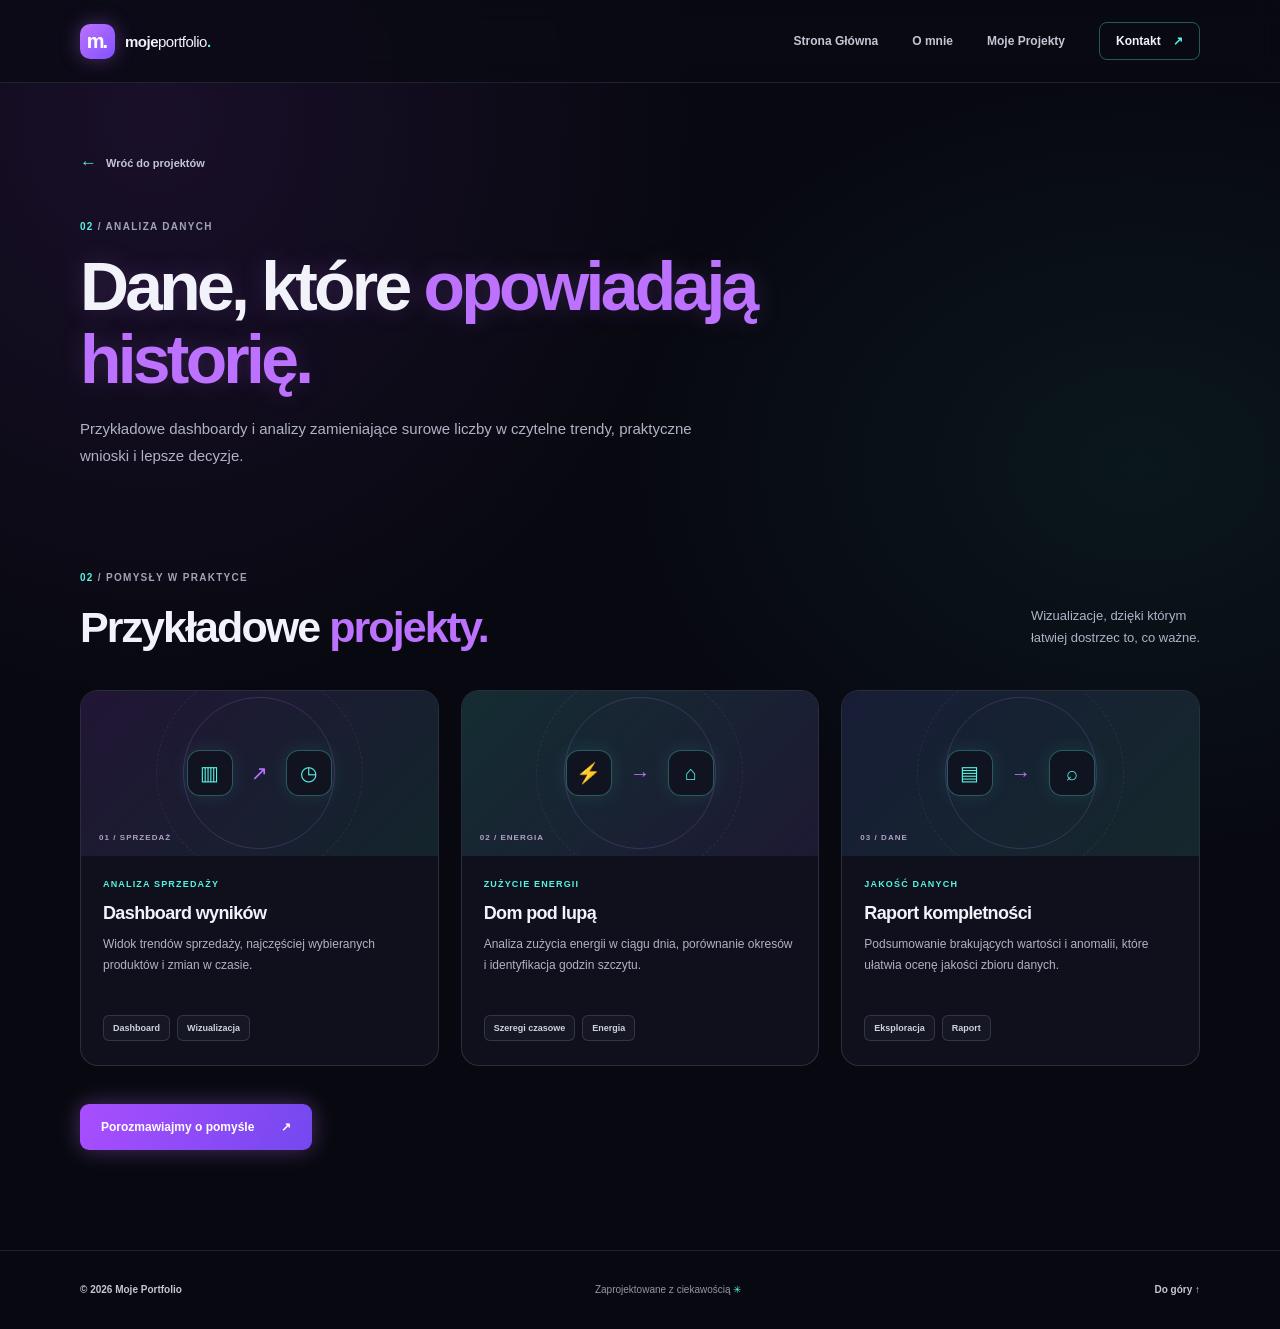
==== analiza-danych.html @ df8b18c5 "Add themed project detail pages Co-authored-by: Copilot <223556219+Copilot@users.noreply.github.com>" ====
<!DOCTYPE html>
<html lang="pl">
<head>
  <meta charset="UTF-8">
  <meta name="viewport" content="width=device-width, initial-scale=1.0">
  <meta name="description" content="Przykładowe projekty analizy danych i interaktywnych dashboardów.">
  <meta name="theme-color" content="#080910">
  <title>Analiza danych — Moje Portfolio</title>
  <link rel="stylesheet" href="style.css">
  <script src="script.js" defer></script>
</head>
<body>
  <header class="site-header">
    <nav class="navigation container" aria-label="Nawigacja główna">
      <a class="brand" href="index.html#start" aria-label="Moje Portfolio — strona główna">
        <span class="brand-mark" aria-hidden="true">m<span>.</span></span>
        <span>moje<span class="brand-light">portfolio</span><span class="brand-dot">.</span></span>
      </a>
      <div class="nav-links">
        <a href="index.html#start">Strona Główna</a>
        <a href="index.html#o-mnie">O mnie</a>
        <a href="index.html#projekty">Moje Projekty</a>
        <a class="nav-contact" href="index.html#kontakt">Kontakt <span aria-hidden="true">↗</span></a>
      </div>
    </nav>
  </header>

  <main>
    <section class="detail-hero section" id="start">
      <div class="container">
        <a class="back-link" href="index.html#projekty"><span aria-hidden="true">←</span> Wróć do projektów</a>
        <p class="section-label"><span>02</span> / ANALIZA DANYCH</p>
        <h1>Dane, które <span>opowiadają historię.</span></h1>
        <p class="detail-intro">Przykładowe dashboardy i analizy zamieniające surowe liczby w czytelne trendy, praktyczne wnioski i lepsze decyzje.</p>
      </div>
    </section>

    <section class="sample-projects section">
      <div class="container">
        <div class="section-heading">
          <div><p class="section-label"><span>02</span> / POMYSŁY W PRAKTYCE</p><h2>Przykładowe <span>projekty.</span></h2></div>
          <p>Wizualizacje, dzięki którym<br>łatwiej dostrzec to, co ważne.</p>
        </div>
        <div class="sample-grid">
          <article class="sample-card">
            <div class="sample-art sample-art-purple" aria-hidden="true"><span>▥</span><i>↗</i><span>◷</span><small>01 / SPRZEDAŻ</small></div>
            <div class="sample-content"><p class="card-category">ANALIZA SPRZEDAŻY</p><h3>Dashboard wyników</h3><p>Widok trendów sprzedaży, najczęściej wybieranych produktów i zmian w czasie.</p><div class="tags"><span>Dashboard</span><span>Wizualizacja</span></div></div>
          </article>
          <article class="sample-card">
            <div class="sample-art sample-art-cyan" aria-hidden="true"><span>⚡</span><i>→</i><span>⌂</span><small>02 / ENERGIA</small></div>
            <div class="sample-content"><p class="card-category">ZUŻYCIE ENERGII</p><h3>Dom pod lupą</h3><p>Analiza zużycia energii w ciągu dnia, porównanie okresów i identyfikacja godzin szczytu.</p><div class="tags"><span>Szeregi czasowe</span><span>Energia</span></div></div>
          </article>
          <article class="sample-card">
            <div class="sample-art sample-art-mix" aria-hidden="true"><span>▤</span><i>→</i><span>⌕</span><small>03 / DANE</small></div>
            <div class="sample-content"><p class="card-category">JAKOŚĆ DANYCH</p><h3>Raport kompletności</h3><p>Podsumowanie brakujących wartości i anomalii, które ułatwia ocenę jakości zbioru danych.</p><div class="tags"><span>Eksploracja</span><span>Raport</span></div></div>
          </article>
        </div>
        <a class="button button-primary detail-cta" href="index.html#kontakt">Porozmawiajmy o pomyśle <span aria-hidden="true">↗</span></a>
      </div>
    </section>
  </main>

  <footer class="footer"><div class="container footer-inner"><span>© 2026 Moje Portfolio</span><span>Zaprojektowane z ciekawością <span class="footer-star">✳</span></span><a href="#start">Do góry ↑</a></div></footer>
</body>
</html>
---- style.css ----
:root {
  --background: #080910;
  --surface: rgba(20, 21, 34, .72);
  --text: #f2f3fa;
  --muted: #b0b3c5;
  --blue: #bd72ff;
  --blue-dark: #9c4fee;
  --line: rgba(202, 205, 230, .13);
  --turquoise: #55f4e3;
  --glass: rgba(20, 21, 34, .68);
  --radius: 18px;
}

* { box-sizing: border-box; }
html { scroll-padding-top: 110px; }
body { margin: 0; background: radial-gradient(ellipse at 12% 9%, rgba(101, 42, 153, .19), transparent 34%), radial-gradient(ellipse at 89% 35%, rgba(24, 117, 117, .13), transparent 32%), var(--background); color: var(--text); font-family: Inter, "Segoe UI", Arial, sans-serif; -webkit-font-smoothing: antialiased; }
a { color: inherit; text-decoration: none; }
a:focus-visible, summary:focus-visible { outline: 3px solid #78a7ff; outline-offset: 4px; }
.container { width: min(1120px, calc(100% - 48px)); margin-inline: auto; }
.site-header { position: sticky; top: 0; z-index: 10; background: rgba(247, 249, 252, .94); border-bottom: 1px solid rgba(228, 233, 241, .85); backdrop-filter: blur(14px); }
.navigation, .nav-links, .brand { display: flex; align-items: center; }
.navigation { min-height: 82px; justify-content: space-between; gap: 24px; }
.brand { gap: 10px; white-space: nowrap; font-size: 15px; font-weight: 800; letter-spacing: -.5px; }
.brand-mark { display: flex; align-items: center; justify-content: center; width: 35px; height: 35px; border-radius: 10px; background: var(--blue); color: white; font-size: 20px; letter-spacing: -2px; padding-right: 2px; }
.brand-mark span { display: inline; }
.brand-light { font-weight: 500; }
.brand-dot { color: var(--blue); }
.nav-links { gap: 34px; font-size: 12px; font-weight: 650; color: #647084; }
.nav-links a:hover, .text-link:hover, .footer a:hover { color: var(--blue); }
.nav-links .nav-contact { padding: 11px 16px; border: 1px solid #d6dfec; border-radius: 8px; color: var(--text); }
.nav-contact span { margin-left: 9px; color: var(--blue); }
.section { scroll-margin-top: 20px; }
.hero { overflow: hidden; }
.hero-layout { min-height: 600px; display: grid; grid-template-columns: 1fr 1fr; align-items: center; gap: 40px; padding-block: 85px 90px; }
.eyebrow, .section-label, .card-category, .hero-caption, .art-index, .visual-label { font-size: 10px; font-weight: 800; letter-spacing: .13em; }
.eyebrow { color: var(--blue); display: flex; align-items: center; gap: 9px; margin: 0 0 24px; }
.status-dot { width: 7px; height: 7px; background: #4a83f6; border-radius: 50%; box-shadow: 0 0 0 4px #e4edff; }
h1, h2, h3, p { margin-top: 0; }
h1 { max-width: 580px; margin-bottom: 22px; font-size: clamp(44px, 5.3vw, 68px); line-height: 1.08; letter-spacing: -.055em; }
h1 > span, h2 > span { color: var(--blue); }
.heading-dot { color: #8fb3ff; }
.hero-description { max-width: 430px; color: var(--muted); font-size: 17px; line-height: 1.75; }
.hero-actions { display: flex; align-items: center; flex-wrap: wrap; gap: 28px; margin-top: 32px; }
.button { display: inline-flex; align-items: center; justify-content: center; gap: 27px; padding: 16px 21px; border-radius: 9px; font-size: 12px; font-weight: 750; transition: background .2s, transform .2s; }
.button:hover { transform: translateY(-2px); }
.button-primary { background: var(--blue); color: white; box-shadow: 0 9px 20px rgba(40, 103, 232, .2); }
.button-primary:hover { background: var(--blue-dark); }
.text-link { font-size: 12px; font-weight: 750; }
.text-link span { margin-left: 8px; color: var(--blue); }
.hero-caption { display: flex; align-items: center; gap: 12px; margin-top: 68px; color: #9aa5b4; font-size: 9px; }
.hero-caption span { width: 33px; height: 1px; background: #b7c3d2; }
.hero-visual { position: relative; display: grid; place-items: center; min-height: 405px; }
.visual-orbit { position: absolute; border: 1px solid #dce6f6; border-radius: 50%; }
.orbit-one { width: 385px; height: 385px; }
.orbit-two { width: 460px; height: 460px; border-style: dashed; opacity: .7; }
.visual-window { position: relative; z-index: 1; width: min(365px, 90%); border: 1px solid #e4ebf6; border-radius: 15px; overflow: hidden; background: white; box-shadow: 0 25px 70px rgba(66, 104, 164, .14); transform: rotate(-3deg); }
.window-top { height: 42px; display: flex; align-items: center; gap: 5px; padding: 0 16px; border-bottom: 1px solid #edf1f7; }
.window-top > span { width: 6px; height: 6px; border-radius: 50%; background: #ccd9ed; }
.window-top > span:first-child { background: #6e9df6; }
.window-top i { margin-left: auto; font-size: 9px; color: #a4afbe; font-style: normal; }
.window-body { padding: 23px 26px 25px; }
.visual-heading { display: flex; justify-content: space-between; font-size: 14px; font-weight: 800; }
.visual-spark { color: #6496f6; font-size: 19px; }
.visual-subheading { margin-top: 9px; color: #a8b4c6; font-size: 8px; font-weight: 800; letter-spacing: .15em; }
.chart { height: 120px; display: flex; align-items: end; gap: 10px; padding: 20px 10px 0; margin-top: 19px; border-bottom: 1px solid #e9eff8; background: repeating-linear-gradient(to top, transparent 0, transparent 32px, #f1f5fa 33px); }
.chart span { flex: 1; border-radius: 4px 4px 0 0; background: #dce9ff; }
.chart span:nth-child(4), .chart span:nth-child(8) { background: #4b83ef; }
.visual-bottom { display: flex; justify-content: space-between; align-items: end; padding-top: 20px; }
.visual-bottom span { color: #a8b4c6; font-size: 8px; font-weight: 800; letter-spacing: .12em; }
.visual-bottom strong { color: #728299; font-size: 10px; line-height: 1.5; text-align: right; }
.floating-note { position: absolute; z-index: 2; right: 0; bottom: 40px; display: flex; align-items: center; gap: 11px; padding: 13px 17px; border-radius: 10px; background: white; box-shadow: 0 12px 35px rgba(66, 104, 164, .13); color: #9aa7b8; font-size: 9px; line-height: 1.6; }
.floating-note strong { color: #3a4b64; }
.note-icon { display: grid; place-items: center; width: 31px; height: 31px; border-radius: 8px; background: #eaf1ff; color: var(--blue); font-size: 17px; }
.visual-label { position: absolute; top: 22px; right: 14px; color: #a2b1c8; font-size: 8px; }
.visual-label span { color: var(--blue); }
.about { background: white; border-block: 1px solid var(--line); }
.about-layout { display: grid; grid-template-columns: .9fr 1.1fr; gap: 90px; padding-block: 95px; }
.section-label { color: #98a4b5; margin-bottom: 20px; }
.section-label span { color: var(--blue); }
h2 { margin-bottom: 0; font-size: clamp(32px, 3.5vw, 43px); letter-spacing: -.045em; line-height: 1.15; }
.about-copy p { margin-bottom: 24px; color: var(--muted); font-size: 15px; line-height: 1.9; }
.tags { display: flex; flex-wrap: wrap; gap: 8px; }
.tags span { padding: 8px 11px; border: 1px solid #e8edf5; border-radius: 6px; background: #fafcff; color: #64748b; font-size: 10px; font-weight: 700; }
.projects { padding-block: 105px 110px; }
.section-heading { display: flex; justify-content: space-between; align-items: end; gap: 24px; margin-bottom: 38px; }
.section-heading > p { margin: 0 0 3px; color: var(--muted); font-size: 13px; line-height: 1.7; }
.project-grid { display: grid; grid-template-columns: repeat(3, minmax(0, 1fr)); gap: 22px; align-items: start; }
.project-card { overflow: hidden; background: white; border: 1px solid var(--line); border-radius: var(--radius); transition: transform .2s, box-shadow .2s; }
.project-card:hover { transform: translateY(-4px); box-shadow: 0 15px 40px rgba(39, 67, 110, .08); }
.card-art { height: 190px; position: relative; display: grid; place-items: center; overflow: hidden; }
.art-automation { background: #e8f0ff; }
.art-dashboard { background: #edf2fb; }
.art-zigbee { background: #e8f3f5; }
.art-index { position: absolute; left: 18px; bottom: 15px; color: #8da3c3; font-size: 8px; }
.art-grid { position: absolute; inset: 0; background-image: linear-gradient(#d7e5fa 1px, transparent 1px), linear-gradient(90deg, #d7e5fa 1px, transparent 1px); background-size: 30px 30px; mask-image: radial-gradient(ellipse, black, transparent 75%); }
.automation-flow { position: relative; display: flex; align-items: center; }
.automation-flow span { display: grid; place-items: center; width: 48px; height: 48px; border: 1px solid #d9e7fc; border-radius: 13px; background: white; color: var(--blue); font-size: 20px; box-shadow: 0 8px 20px #cbdcf5; }
.automation-flow span:nth-of-type(2) { width: 58px; height: 58px; background: var(--blue); color: white; }
.automation-flow i { width: 27px; border-top: 1px dashed #91b2ec; }
.mini-dashboard { width: 175px; padding: 12px; border-radius: 10px; background: white; box-shadow: 0 12px 25px #d5e0f0; transform: rotate(4deg); }
.mini-header { display: flex; gap: 4px; border-bottom: 1px solid #eef2f8; padding-bottom: 10px; }
.mini-header span { width: 5px; height: 5px; border-radius: 50%; background: #a7c3f4; }
.mini-chart { display: flex; align-items: end; gap: 8px; height: 65px; padding: 12px 8px 0; }
.mini-chart i { flex: 1; height: 45%; border-radius: 3px 3px 0 0; background: #d5e5ff; }
.mini-chart i:nth-child(2) { height: 65%; }.mini-chart i:nth-child(3) { height: 50%; }.mini-chart i:nth-child(4) { height: 85%; background: #719df3; }.mini-chart i:nth-child(5) { height: 70%; }.mini-chart i:nth-child(6) { height: 100%; background: #3974eb; }
.mini-lines { display: flex; gap: 7px; padding-top: 12px; }.mini-lines span { height: 5px; width: 50%; border-radius: 4px; background: #edf2fa; }
.zigbee-rings { position: relative; display: grid; place-items: center; width: 135px; height: 135px; border: 1px solid #c8dfe7; border-radius: 50%; }
.zigbee-rings::before { content: ""; position: absolute; width: 90px; height: 90px; border: 1px dashed #bdd6e0; border-radius: 50%; }
.zigbee-center { z-index: 1; display: grid; place-items: center; width: 50px; height: 50px; border-radius: 15px; background: white; color: #3b8caa; font-size: 29px; box-shadow: 0 8px 20px #cfe2e7; }
.zigbee-node { position: absolute; width: 14px; height: 14px; border: 4px solid white; border-radius: 50%; background: #6ba8b9; box-shadow: 0 3px 10px #bdd9df; }
.node-one { top: 14px; left: 18px; }.node-two { right: -5px; top: 58px; }.node-three { bottom: 4px; left: 40px; }
.card-content { padding: 25px 24px 24px; }
.card-category { display: flex; justify-content: space-between; color: var(--blue); font-size: 9px; }
.card-category span { color: #a5b2c2; font-size: 14px; }
h3 { margin-bottom: 10px; font-size: 18px; letter-spacing: -.035em; }
.card-content > p:not(.card-category), details p { color: var(--muted); font-size: 12px; line-height: 1.75; }
.card-content > p:not(.card-category) { min-height: 42px; }
details { border-top: 1px solid #edf1f6; margin-top: 20px; padding-top: 18px; }
summary { width: fit-content; color: #34445b; font-size: 11px; font-weight: 800; cursor: pointer; list-style: none; }
summary::-webkit-details-marker { display: none; }
summary span { color: var(--blue); margin-left: 7px; }
details p { margin: 12px 0 0; }
.contact { padding-bottom: 80px; }
.contact-box { display: flex; align-items: end; justify-content: space-between; gap: 30px; padding: 50px 55px; border-radius: var(--radius); background: #1d3765; color: white; }
.contact-box .section-label { color: #a9bad6; }.contact-box .section-label span { color: #87aeff; }
.contact-box h2 span { color: #91b6ff; }
.contact-box p:last-child { margin: 17px 0 0; color: #bdcbe1; font-size: 13px; line-height: 1.6; }
.contact-action { display: flex; flex-direction: column; align-items: flex-start; gap: 10px; }
.button-light { background: white; color: #254c90; white-space: nowrap; }.button-light:hover { background: #edf3ff; }
.contact-action small { color: #bdcbe1; font-size: 10px; }
.footer { border-top: 1px solid var(--line); }
.footer-inner { min-height: 78px; display: flex; align-items: center; justify-content: space-between; gap: 15px; color: #97a3b3; font-size: 10px; }
.footer-inner > span:first-child { color: #657487; font-weight: 700; }.footer-star { color: var(--blue); }.footer a { color: #657487; font-weight: 700; }

/* Dark glass and neon palette */
.site-header { background: rgba(9, 10, 18, .72); border-bottom-color: rgba(199, 205, 232, .12); backdrop-filter: blur(12px); -webkit-backdrop-filter: blur(12px); }
.brand-mark { background: linear-gradient(135deg, var(--blue), #8152ff); color: #fff; box-shadow: 0 0 20px rgba(189, 114, 255, .35); }
.brand-dot, .nav-contact span, .text-link span, .card-category, .summary span, .footer-star { color: var(--turquoise); }
.nav-links { color: #c4c6d5; }
.nav-links a:hover, .text-link:hover, .footer a:hover { color: var(--turquoise); text-shadow: 0 0 12px rgba(85, 244, 227, .48); }
.nav-links .nav-contact { border-color: rgba(85, 244, 227, .35); color: var(--text); }
.nav-links .nav-contact:hover { box-shadow: 0 0 18px rgba(85, 244, 227, .18); }
.eyebrow, .section-label, h1 > span, h2 > span { color: var(--blue); }
.status-dot { background: var(--turquoise); box-shadow: 0 0 12px rgba(85, 244, 227, .8); }
h1 { text-shadow: 0 0 26px rgba(189, 114, 255, .2); }
.heading-dot { color: var(--turquoise); text-shadow: 0 0 14px rgba(85, 244, 227, .7); }
.hero-description, .about-copy p, .section-heading > p { color: var(--muted); }
.button { transition: background .2s, transform .2s, box-shadow .2s; }
.button-primary { background: linear-gradient(110deg, #a94eff, #7448ef); color: #fff; box-shadow: 0 0 22px rgba(189, 114, 255, .36); }
.button-primary:hover { background: linear-gradient(110deg, #bd72ff, #895fff); box-shadow: 0 0 30px rgba(189, 114, 255, .62), 0 0 18px rgba(85, 244, 227, .2); }
.hero-caption { color: #8d90a6; }
.hero-caption span { background: rgba(85, 244, 227, .55); }
.visual-orbit { border-color: rgba(189, 114, 255, .22); }
.visual-window { border-color: rgba(85, 244, 227, .2); background: rgba(17, 19, 30, .88); box-shadow: 0 25px 70px rgba(0, 0, 0, .35), 0 0 35px rgba(189, 114, 255, .12); backdrop-filter: blur(12px); }
.window-top { border-bottom-color: rgba(202, 205, 230, .12); }
.window-top > span { background: #55566a; }
.window-top > span:first-child { background: var(--turquoise); }
.window-top i, .visual-bottom span { color: #9295aa; }
.visual-heading { color: var(--text); }
.visual-spark, .visual-label span { color: var(--turquoise); text-shadow: 0 0 12px rgba(85, 244, 227, .5); }
.visual-subheading { color: #9295aa; }
.chart { border-bottom-color: rgba(202, 205, 230, .16); background: repeating-linear-gradient(to top, transparent 0, transparent 32px, rgba(202, 205, 230, .08) 33px); }
.chart span { background: rgba(189, 114, 255, .3); }
.chart span:nth-child(4), .chart span:nth-child(8) { background: var(--turquoise); box-shadow: 0 0 12px rgba(85, 244, 227, .36); }
.visual-bottom strong { color: #d3d5e2; }
.floating-note { border: 1px solid rgba(202, 205, 230, .14); background: rgba(22, 23, 37, .82); box-shadow: 0 12px 35px rgba(0, 0, 0, .28); color: #b0b3c5; backdrop-filter: blur(12px); }
.floating-note strong { color: var(--text); }
.note-icon { background: rgba(189, 114, 255, .16); color: var(--turquoise); }
.visual-label { color: #a4a6b8; }
.about { background: rgba(14, 15, 25, .48); border-block-color: var(--line); }
.section-label { color: #a0a2b5; }
.section-label span { color: var(--turquoise); }
.tags span { border-color: rgba(202, 205, 230, .16); background: rgba(27, 28, 43, .7); color: #d0d2df; }
.project-card { border: 1px solid rgba(202, 205, 230, .15); border-radius: var(--radius); background: var(--glass); backdrop-filter: blur(12px); -webkit-backdrop-filter: blur(12px); transition: transform .2s, box-shadow .2s, border-color .2s; }
.project-card:hover { transform: translateY(-4px); border-color: rgba(85, 244, 227, .48); box-shadow: 0 0 28px rgba(189, 114, 255, .19), 0 0 22px rgba(85, 244, 227, .13); }
.art-automation { background: linear-gradient(135deg, #211535, #13252c); }
.art-dashboard { background: linear-gradient(135deg, #171d36, #15282c); }
.art-zigbee { background: linear-gradient(135deg, #142d32, #1d1933); }
.art-grid { background-image: linear-gradient(rgba(189, 114, 255, .12) 1px, transparent 1px), linear-gradient(90deg, rgba(85, 244, 227, .1) 1px, transparent 1px); }
.art-index { color: #b0a1c8; }
.automation-flow span { border-color: rgba(189, 114, 255, .3); background: rgba(22, 23, 37, .9); color: var(--turquoise); box-shadow: 0 0 20px rgba(189, 114, 255, .14); }
.automation-flow span:nth-of-type(2) { background: linear-gradient(135deg, #a94eff, #7448ef); color: white; }
.automation-flow i { border-color: rgba(85, 244, 227, .65); }
.mini-dashboard { background: rgba(19, 21, 34, .94); box-shadow: 0 12px 25px rgba(0, 0, 0, .28); }
.mini-header { border-bottom-color: rgba(202, 205, 230, .14); }
.mini-header span { background: var(--turquoise); }
.mini-chart i { background: rgba(189, 114, 255, .34); }
.mini-chart i:nth-child(4) { background: #bd72ff; }
.mini-chart i:nth-child(6) { background: var(--turquoise); }
.mini-lines span { background: rgba(202, 205, 230, .15); }
.zigbee-rings { border-color: rgba(85, 244, 227, .45); box-shadow: 0 0 25px rgba(85, 244, 227, .08); }
.zigbee-rings::before { border-color: rgba(189, 114, 255, .5); }
.zigbee-center { background: #171926; color: var(--turquoise); box-shadow: 0 0 20px rgba(85, 244, 227, .18); }
.zigbee-node { border-color: #171926; background: var(--turquoise); box-shadow: 0 0 12px rgba(85, 244, 227, .55); }
.card-category span { color: #a0a2b5; }
.card-content > p:not(.card-category), details p { color: var(--muted); }
details { border-top-color: rgba(202, 205, 230, .14); }
summary { color: #e4e5ef; }
.contact-box { border: 1px solid rgba(189, 114, 255, .25); background: linear-gradient(120deg, rgba(41, 24, 64, .95), rgba(15, 43, 48, .95)); box-shadow: inset 0 0 40px rgba(189, 114, 255, .07); }
.contact-box .section-label { color: #c2b3d5; }
.contact-box .section-label span, .contact-box h2 span { color: var(--turquoise); }
.contact-box p:last-child { color: #c2c4d2; }
.button-light { border: 1px solid rgba(85, 244, 227, .38); background: rgba(85, 244, 227, .12); color: var(--turquoise); box-shadow: 0 0 18px rgba(85, 244, 227, .12); }
.button-light:hover { background: rgba(85, 244, 227, .2); box-shadow: 0 0 25px rgba(85, 244, 227, .3); }
.contact-action small { color: #c2c4d2; }
.footer { border-top-color: var(--line); }
.footer-inner { color: #9295a8; }
.footer-inner > span:first-child, .footer a { color: #c4c6d5; }
a:focus-visible, summary:focus-visible { outline-color: var(--turquoise); }

.project-link { display: inline-flex; align-items: center; gap: 9px; margin-top: 18px; color: var(--turquoise); font-size: 11px; font-weight: 750; }
.project-link:hover, .back-link:hover { text-shadow: 0 0 12px rgba(85, 244, 227, .48); }
.detail-hero { padding-block: 70px 58px; }
.back-link { display: inline-flex; align-items: center; gap: 9px; margin-bottom: 48px; color: #c4c6d5; font-size: 11px; font-weight: 700; }
.back-link span { color: var(--turquoise); font-size: 17px; }
.detail-hero .section-label { margin-bottom: 18px; }
.detail-hero h1 { max-width: 800px; margin-bottom: 18px; }
.detail-intro { max-width: 650px; margin-bottom: 0; color: var(--muted); font-size: 15px; line-height: 1.8; }
.sample-projects { padding-block: 45px 100px; }
.sample-grid { display: grid; grid-template-columns: repeat(3, minmax(0, 1fr)); gap: 22px; }
.sample-card { overflow: hidden; border: 1px solid rgba(202, 205, 230, .15); border-radius: var(--radius); background: var(--glass); backdrop-filter: blur(12px); -webkit-backdrop-filter: blur(12px); transition: transform .2s, border-color .2s, box-shadow .2s; }
.sample-card:hover { transform: translateY(-4px); border-color: rgba(85, 244, 227, .48); box-shadow: 0 0 28px rgba(189, 114, 255, .16), 0 0 22px rgba(85, 244, 227, .1); }
.sample-art { position: relative; display: flex; align-items: center; justify-content: center; gap: 18px; height: 165px; overflow: hidden; }
.sample-art::before, .sample-art::after { position: absolute; content: ""; border: 1px solid rgba(189, 114, 255, .2); border-radius: 50%; }
.sample-art::before { width: 150px; height: 150px; }
.sample-art::after { width: 205px; height: 205px; border-style: dashed; opacity: .7; }
.sample-art-purple { background: linear-gradient(135deg, #211535, #13252c); }
.sample-art-cyan { background: linear-gradient(135deg, #142d32, #1d1933); }
.sample-art-mix { background: linear-gradient(135deg, #171d36, #15282c); }
.sample-art > span, .sample-art > i { z-index: 1; display: grid; place-items: center; width: 46px; height: 46px; border: 1px solid rgba(85, 244, 227, .32); border-radius: 13px; background: rgba(17, 19, 30, .88); color: var(--turquoise); font-size: 20px; font-style: normal; box-shadow: 0 0 20px rgba(85, 244, 227, .1); }
.sample-art > i { width: auto; height: auto; border: 0; background: transparent; color: var(--blue); box-shadow: none; }
.sample-art small { position: absolute; z-index: 1; left: 18px; bottom: 14px; color: #b0a1c8; font-size: 8px; font-weight: 800; letter-spacing: .13em; }
.sample-content { padding: 23px 22px 24px; }
.sample-content .card-category { margin-bottom: 14px; }
.sample-content h3 { margin-bottom: 10px; }
.sample-content > p:not(.card-category) { min-height: 63px; margin-bottom: 18px; color: var(--muted); font-size: 12px; line-height: 1.75; }
.sample-content .tags { gap: 7px; }
.sample-content .tags span { padding: 7px 9px; font-size: 9px; }
.detail-cta { margin-top: 38px; }

@media (max-width: 800px) {
  .navigation { padding-block: 15px; flex-wrap: wrap; }
  .nav-links { gap: 18px; }
  .hero-layout { min-height: auto; gap: 15px; padding-block: 70px; }
  .hero-visual { min-height: 320px; }.orbit-one { width: 300px; height: 300px; }.orbit-two { width: 355px; height: 355px; }
  .floating-note { right: -10px; bottom: 5px; }
  .about-layout { gap: 40px; }
  .project-grid { gap: 14px; }.card-content { padding: 20px 17px; }.card-art { height: 160px; }
  .sample-grid { grid-template-columns: repeat(2, minmax(0, 1fr)); gap: 14px; }
  .sample-content { padding: 20px 17px; }
}
@media (max-width: 600px) {
  html { scroll-padding-top: 140px; }
  .container { width: min(100% - 36px, 480px); }
  .navigation { justify-content: center; gap: 14px; }
  .nav-links { width: 100%; justify-content: space-between; gap: 8px; font-size: 10px; }
  .nav-links .nav-contact { padding: 8px 9px; }.nav-contact span { margin-left: 2px; }
  .hero-layout { grid-template-columns: 1fr; gap: 25px; padding-block: 65px 55px; }
  h1 { font-size: clamp(42px, 11vw, 56px); }
  .hero-description { font-size: 15px; }.hero-caption { margin-top: 42px; }
  .hero-visual { min-height: 330px; }.visual-window { width: min(320px, 88%); }.floating-note { right: 0; }
  .about-layout { grid-template-columns: 1fr; gap: 24px; padding-block: 70px; }
  .projects { padding-block: 70px; }.section-heading { display: block; }.section-heading > p { margin-top: 18px; }
  .project-grid { grid-template-columns: 1fr; gap: 18px; }.card-art { height: 190px; }.card-content { padding: 25px; }
  .detail-hero { padding-block: 48px 40px; }.back-link { margin-bottom: 38px; }.detail-hero h1 { font-size: clamp(40px, 10vw, 54px); }
  .sample-projects { padding-block: 35px 70px; }.sample-grid { grid-template-columns: 1fr; gap: 18px; }
  .sample-art { height: 185px; }.sample-content { padding: 23px 22px 24px; }.sample-content > p:not(.card-category) { min-height: 0; }
  .contact { padding-bottom: 60px; }.contact-box { align-items: start; flex-direction: column; padding: 36px 26px; }
  .footer-inner { flex-wrap: wrap; padding-block: 22px; }.footer-inner > span:nth-child(2) { display: none; }
}
@media (prefers-reduced-motion: reduce) {
  *, *::before, *::after { transition-duration: .01ms !important; }
}
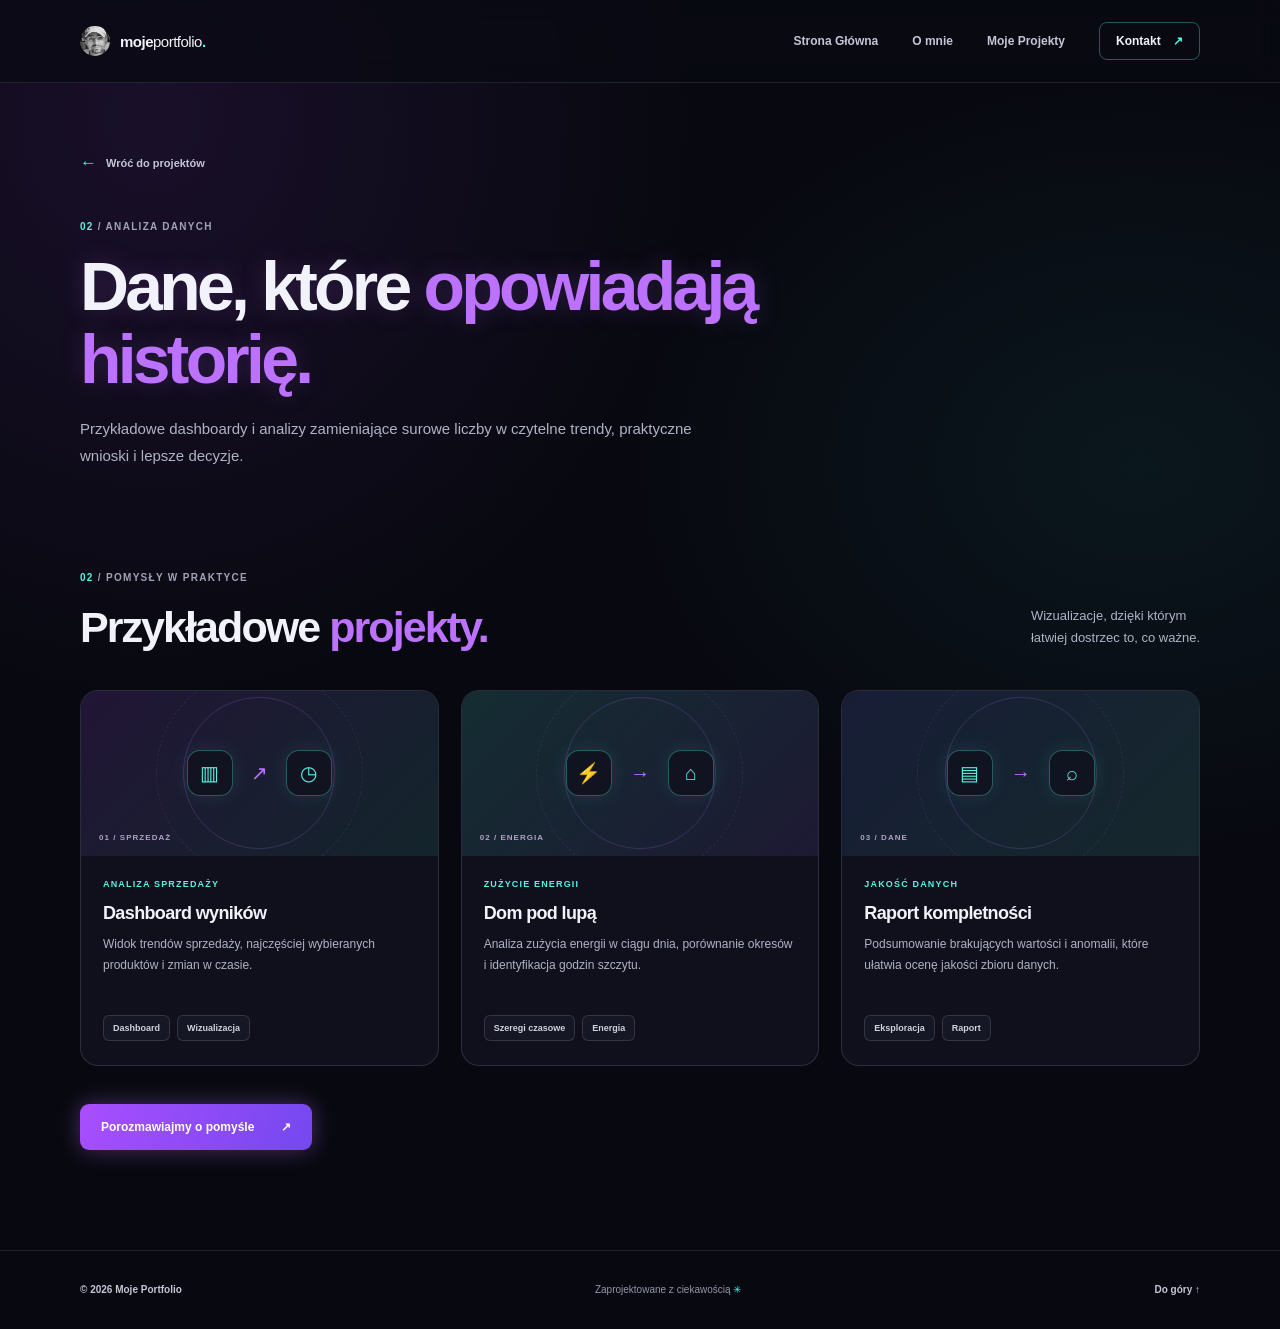
==== commit 135b8211: "Replace brand icon with profile photo Co-authored-by: Copilot <223556219+Copilot@users.noreply.githu" ====
--- a/analiza-danych.html
+++ b/analiza-danych.html
@@ -13,7 +13,7 @@
   <header class="site-header">
     <nav class="navigation container" aria-label="Nawigacja główna">
       <a class="brand" href="index.html#start" aria-label="Moje Portfolio — strona główna">
-        <span class="brand-mark" aria-hidden="true">m<span>.</span></span>
+        <img class="brand-mark" src="gm.jpg" alt="" aria-hidden="true">
         <span>moje<span class="brand-light">portfolio</span><span class="brand-dot">.</span></span>
       </a>
       <div class="nav-links">
--- a/style.css
+++ b/style.css
@@ -21,8 +21,7 @@
 .navigation, .nav-links, .brand { display: flex; align-items: center; }
 .navigation { min-height: 82px; justify-content: space-between; gap: 24px; }
 .brand { gap: 10px; white-space: nowrap; font-size: 15px; font-weight: 800; letter-spacing: -.5px; }
-.brand-mark { display: flex; align-items: center; justify-content: center; width: 35px; height: 35px; border-radius: 10px; background: var(--blue); color: white; font-size: 20px; letter-spacing: -2px; padding-right: 2px; }
-.brand-mark span { display: inline; }
+.brand-mark { width: 30px; height: 30px; border-radius: 50%; object-fit: cover; }
 .brand-light { font-weight: 500; }
 .brand-dot { color: var(--blue); }
 .nav-links { gap: 34px; font-size: 12px; font-weight: 650; color: #647084; }
@@ -134,7 +133,6 @@
 
 /* Dark glass and neon palette */
 .site-header { background: rgba(9, 10, 18, .72); border-bottom-color: rgba(199, 205, 232, .12); backdrop-filter: blur(12px); -webkit-backdrop-filter: blur(12px); }
-.brand-mark { background: linear-gradient(135deg, var(--blue), #8152ff); color: #fff; box-shadow: 0 0 20px rgba(189, 114, 255, .35); }
 .brand-dot, .nav-contact span, .text-link span, .card-category, .summary span, .footer-star { color: var(--turquoise); }
 .nav-links { color: #c4c6d5; }
 .nav-links a:hover, .text-link:hover, .footer a:hover { color: var(--turquoise); text-shadow: 0 0 12px rgba(85, 244, 227, .48); }
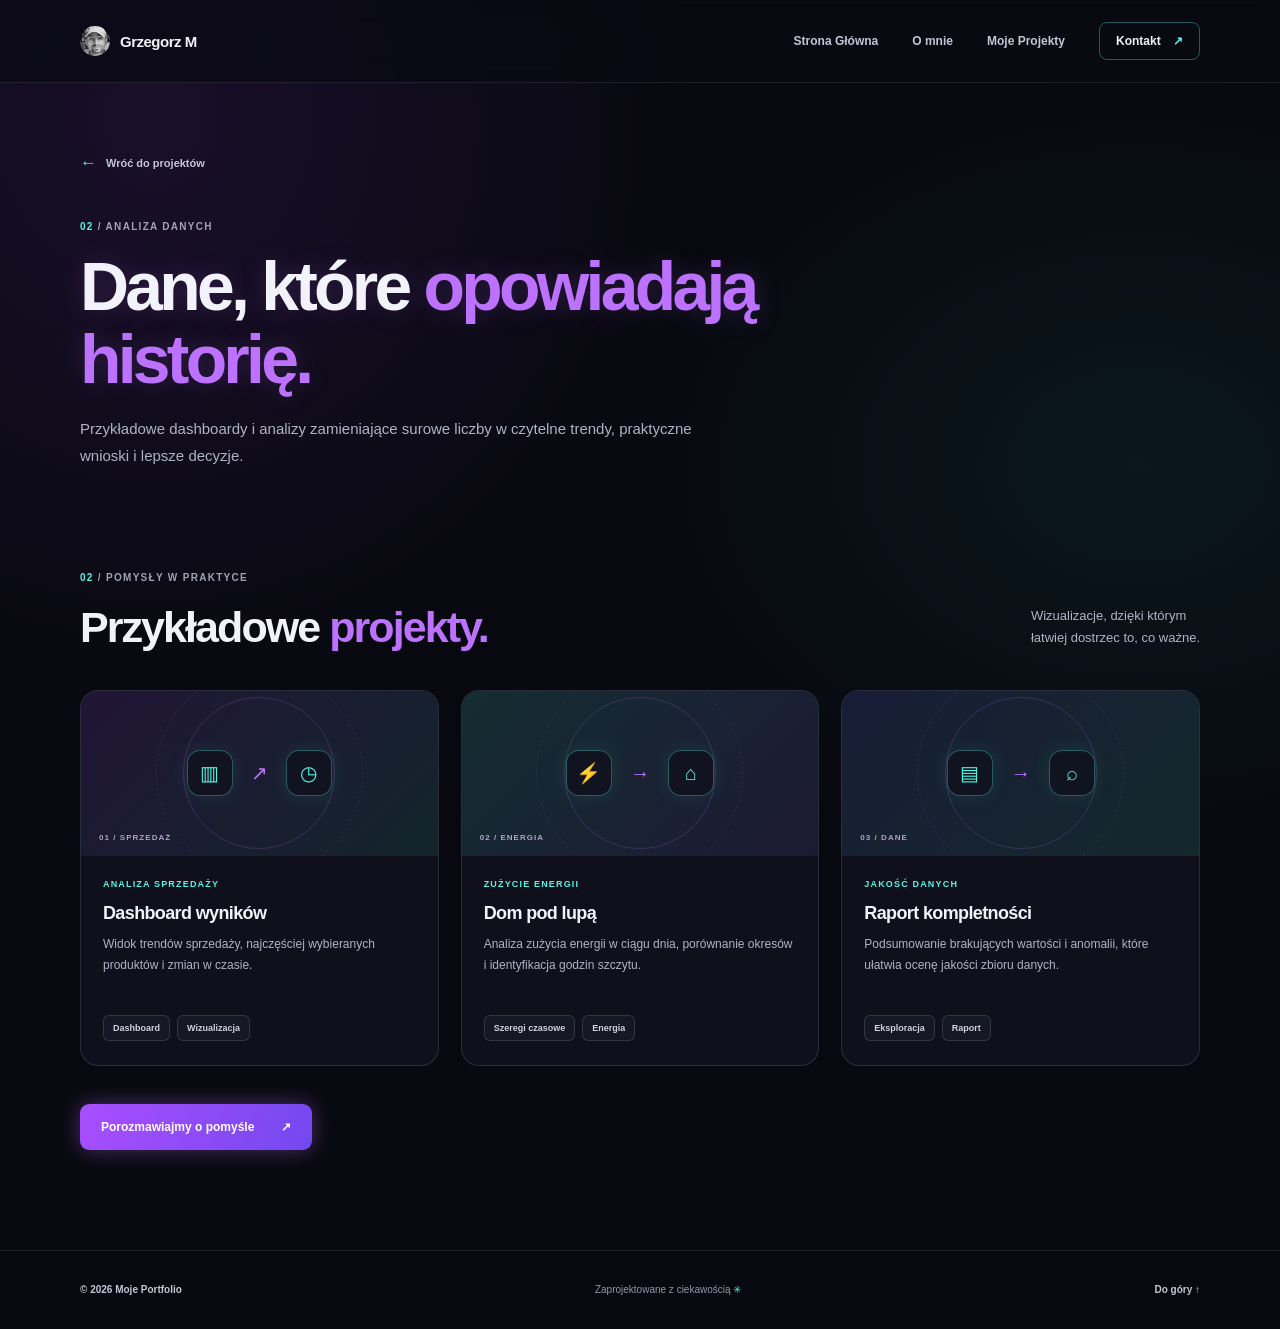
==== commit 01ad2c35: "Update portfolio branding and autoplay gallery Co-authored-by: Copilot <223556219+Copilot@users.nore" ====
--- a/analiza-danych.html
+++ b/analiza-danych.html
@@ -14,7 +14,7 @@
     <nav class="navigation container" aria-label="Nawigacja główna">
       <a class="brand" href="index.html#start" aria-label="Moje Portfolio — strona główna">
         <img class="brand-mark" src="gm.jpg" alt="" aria-hidden="true">
-        <span>moje<span class="brand-light">portfolio</span><span class="brand-dot">.</span></span>
+        <span>Grzegorz M</span>
       </a>
       <div class="nav-links">
         <a href="index.html#start">Strona Główna</a>
--- a/style.css
+++ b/style.css
@@ -22,7 +22,6 @@
 .navigation { min-height: 82px; justify-content: space-between; gap: 24px; }
 .brand { gap: 10px; white-space: nowrap; font-size: 15px; font-weight: 800; letter-spacing: -.5px; }
 .brand-mark { width: 30px; height: 30px; border-radius: 50%; object-fit: cover; }
-.brand-light { font-weight: 500; }
 .brand-dot { color: var(--blue); }
 .nav-links { gap: 34px; font-size: 12px; font-weight: 650; color: #647084; }
 .nav-links a:hover, .text-link:hover, .footer a:hover { color: var(--blue); }
@@ -83,13 +82,25 @@
 .projects { padding-block: 105px 110px; }
 .section-heading { display: flex; justify-content: space-between; align-items: end; gap: 24px; margin-bottom: 38px; }
 .section-heading > p { margin: 0 0 3px; color: var(--muted); font-size: 13px; line-height: 1.7; }
-.project-grid { display: grid; grid-template-columns: repeat(3, minmax(0, 1fr)); gap: 22px; align-items: start; }
+.project-gallery { min-width: 0; }
+.project-grid { display: flex; gap: 22px; overflow-x: auto; padding: 2px 2px 14px; scroll-snap-type: x mandatory; scrollbar-color: rgba(85, 244, 227, .45) rgba(202, 205, 230, .08); scrollbar-width: thin; }
+.project-grid:focus-visible { outline: 2px solid var(--turquoise); outline-offset: 4px; }
+.project-grid .project-card { flex: 0 0 calc((100% - 44px) / 3); scroll-snap-align: start; }
+.gallery-controls { display: flex; align-items: center; justify-content: space-between; margin-top: 15px; color: #a4a6b8; font-size: 9px; font-weight: 800; letter-spacing: .13em; }
+.gallery-controls > div { display: flex; gap: 8px; }
+.gallery-button { display: grid; place-items: center; width: 38px; height: 38px; border: 1px solid rgba(85, 244, 227, .35); border-radius: 50%; background: rgba(85, 244, 227, .08); color: var(--turquoise); font: inherit; font-size: 17px; cursor: pointer; transition: background .2s, opacity .2s; }
+.gallery-button:hover:not(:disabled) { background: rgba(85, 244, 227, .2); }
+.gallery-button:disabled { opacity: .35; cursor: default; }
+.gallery-button:focus-visible { outline: 2px solid var(--turquoise); outline-offset: 3px; }
 .project-card { overflow: hidden; background: white; border: 1px solid var(--line); border-radius: var(--radius); transition: transform .2s, box-shadow .2s; }
 .project-card:hover { transform: translateY(-4px); box-shadow: 0 15px 40px rgba(39, 67, 110, .08); }
 .card-art { height: 190px; position: relative; display: grid; place-items: center; overflow: hidden; }
 .art-automation { background: #e8f0ff; }
 .art-dashboard { background: #edf2fb; }
 .art-zigbee { background: #e8f3f5; }
+.art-finance { background: #15252f; }
+.art-finance img { width: 100%; height: 100%; object-fit: cover; }
+.art-finance::after { position: absolute; inset: 45% 0 0; content: ""; background: linear-gradient(transparent, rgba(8, 9, 16, .6)); }
 .art-index { position: absolute; left: 18px; bottom: 15px; color: #8da3c3; font-size: 8px; }
 .art-grid { position: absolute; inset: 0; background-image: linear-gradient(#d7e5fa 1px, transparent 1px), linear-gradient(90deg, #d7e5fa 1px, transparent 1px); background-size: 30px 30px; mask-image: radial-gradient(ellipse, black, transparent 75%); }
 .automation-flow { position: relative; display: flex; align-items: center; }
@@ -174,6 +185,7 @@
 .art-automation { background: linear-gradient(135deg, #211535, #13252c); }
 .art-dashboard { background: linear-gradient(135deg, #171d36, #15282c); }
 .art-zigbee { background: linear-gradient(135deg, #142d32, #1d1933); }
+.art-finance .art-index { z-index: 1; color: #e5e3ef; }
 .art-grid { background-image: linear-gradient(rgba(189, 114, 255, .12) 1px, transparent 1px), linear-gradient(90deg, rgba(85, 244, 227, .1) 1px, transparent 1px); }
 .art-index { color: #b0a1c8; }
 .automation-flow span { border-color: rgba(189, 114, 255, .3); background: rgba(22, 23, 37, .9); color: var(--turquoise); box-shadow: 0 0 20px rgba(189, 114, 255, .14); }
@@ -235,6 +247,12 @@
 .sample-content .tags { gap: 7px; }
 .sample-content .tags span { padding: 7px 9px; font-size: 9px; }
 .detail-cta { margin-top: 38px; }
+.finance-visual { padding-block: 0 58px; }
+.finance-visual img { display: block; width: 100%; max-height: 500px; aspect-ratio: 3 / 2; object-fit: cover; border: 1px solid rgba(85, 244, 227, .2); border-radius: var(--radius); box-shadow: 0 20px 55px rgba(0, 0, 0, .28), 0 0 35px rgba(189, 114, 255, .1); }
+.finance-summary { padding-block: 0 100px; }
+.finance-summary > div { max-width: 760px; padding: 34px 38px; border: 1px solid rgba(202, 205, 230, .15); border-radius: var(--radius); background: var(--glass); }
+.finance-summary h2 { margin-bottom: 16px; }
+.finance-summary p:last-child { margin-bottom: 0; color: var(--muted); font-size: 14px; line-height: 1.85; }
 
 @media (max-width: 800px) {
   .navigation { padding-block: 15px; flex-wrap: wrap; }
@@ -243,7 +261,7 @@
   .hero-visual { min-height: 320px; }.orbit-one { width: 300px; height: 300px; }.orbit-two { width: 355px; height: 355px; }
   .floating-note { right: -10px; bottom: 5px; }
   .about-layout { gap: 40px; }
-  .project-grid { gap: 14px; }.card-content { padding: 20px 17px; }.card-art { height: 160px; }
+  .project-grid { gap: 14px; }.project-grid .project-card { flex-basis: calc((100% - 14px) / 2); }.card-content { padding: 20px 17px; }.card-art { height: 160px; }
   .sample-grid { grid-template-columns: repeat(2, minmax(0, 1fr)); gap: 14px; }
   .sample-content { padding: 20px 17px; }
 }
@@ -259,10 +277,11 @@
   .hero-visual { min-height: 330px; }.visual-window { width: min(320px, 88%); }.floating-note { right: 0; }
   .about-layout { grid-template-columns: 1fr; gap: 24px; padding-block: 70px; }
   .projects { padding-block: 70px; }.section-heading { display: block; }.section-heading > p { margin-top: 18px; }
-  .project-grid { grid-template-columns: 1fr; gap: 18px; }.card-art { height: 190px; }.card-content { padding: 25px; }
+  .project-grid { gap: 18px; }.project-grid .project-card { flex-basis: 100%; }.card-art { height: 190px; }.card-content { padding: 25px; }
   .detail-hero { padding-block: 48px 40px; }.back-link { margin-bottom: 38px; }.detail-hero h1 { font-size: clamp(40px, 10vw, 54px); }
   .sample-projects { padding-block: 35px 70px; }.sample-grid { grid-template-columns: 1fr; gap: 18px; }
   .sample-art { height: 185px; }.sample-content { padding: 23px 22px 24px; }.sample-content > p:not(.card-category) { min-height: 0; }
+  .finance-summary { padding-bottom: 70px; }.finance-summary > div { padding: 26px 22px; }
   .contact { padding-bottom: 60px; }.contact-box { align-items: start; flex-direction: column; padding: 36px 26px; }
   .footer-inner { flex-wrap: wrap; padding-block: 22px; }.footer-inner > span:nth-child(2) { display: none; }
 }
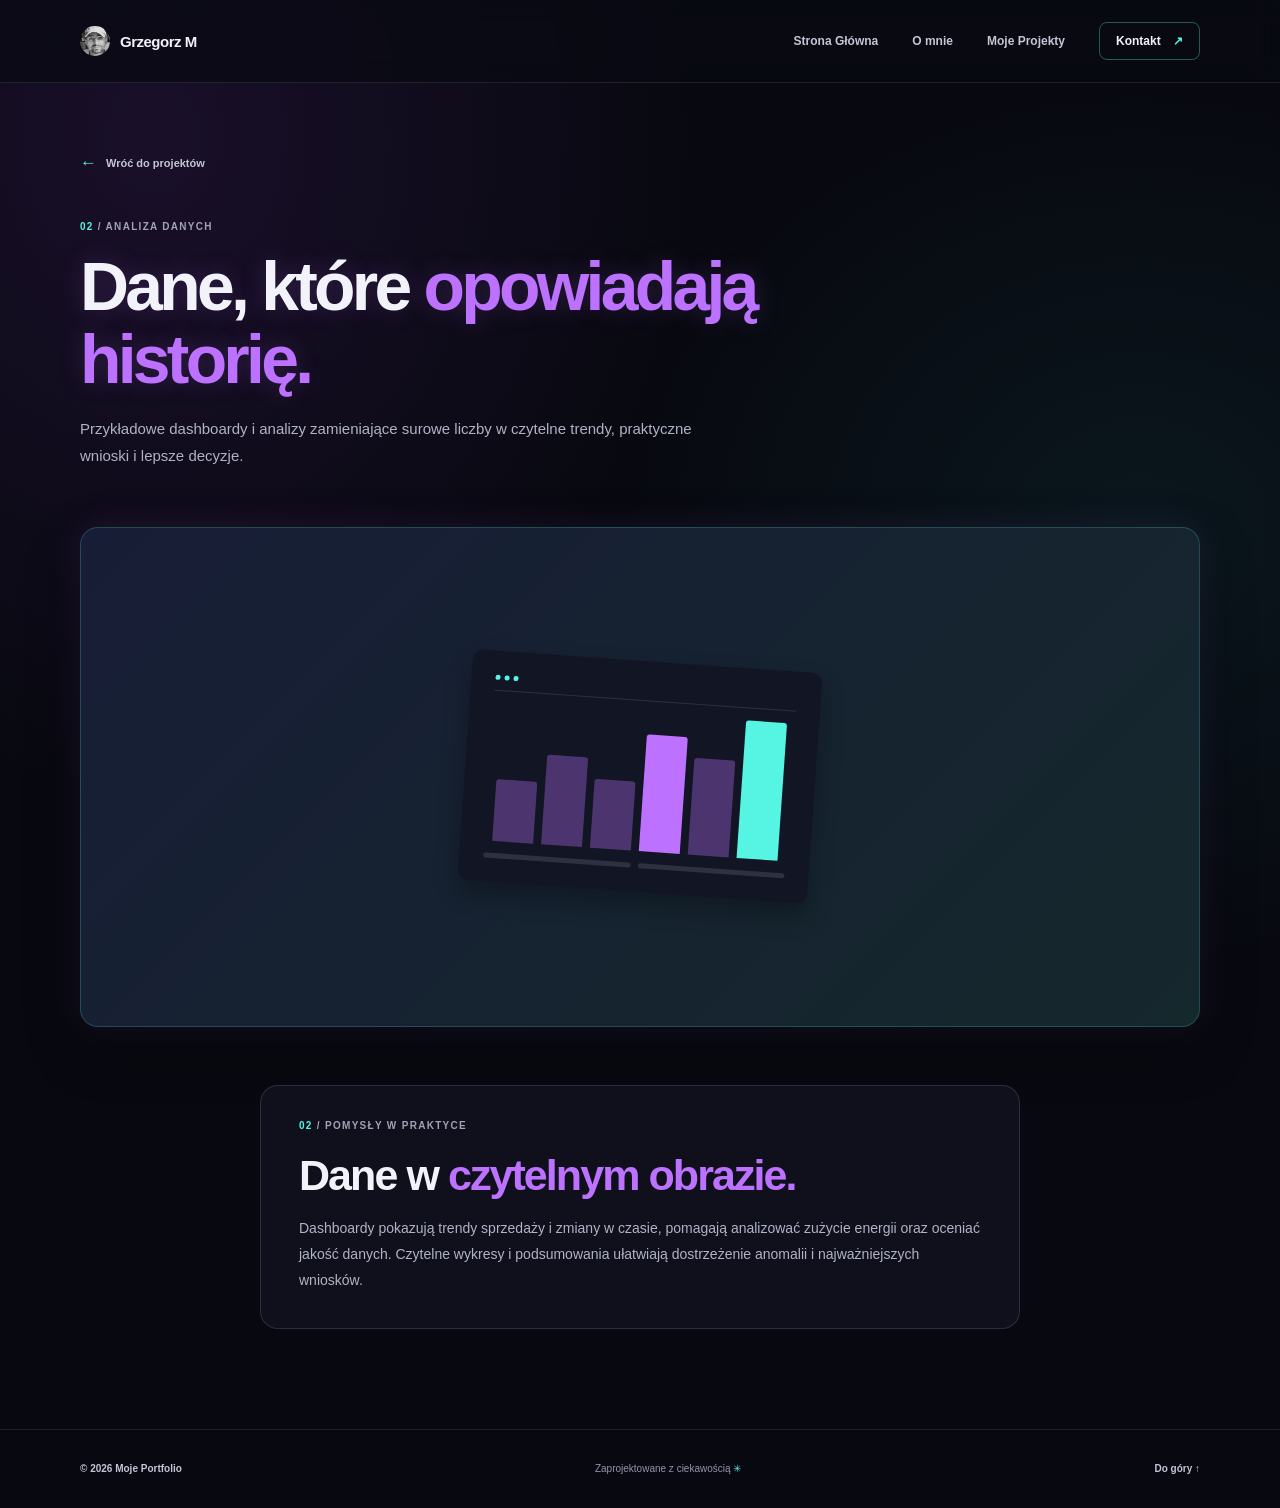
==== commit f5b05369: "Ujednolić podstrony projektów i poprawić portfolio Co-authored-by: Copilot <223556219+Copilot@users." ====
--- a/analiza-danych.html
+++ b/analiza-danych.html
@@ -35,27 +35,21 @@
       </div>
     </section>
 
-    <section class="sample-projects section">
+    <section class="finance-visual section" aria-label="Wizualizacja dashboardu analitycznego">
       <div class="container">
-        <div class="section-heading">
-          <div><p class="section-label"><span>02</span> / POMYSŁY W PRAKTYCE</p><h2>Przykładowe <span>projekty.</span></h2></div>
-          <p>Wizualizacje, dzięki którym<br>łatwiej dostrzec to, co ważne.</p>
+        <div class="detail-dashboard art-dashboard" aria-hidden="true">
+          <div class="mini-dashboard"><div class="mini-header"><span></span><span></span><span></span></div><div class="mini-chart"><i></i><i></i><i></i><i></i><i></i><i></i></div><div class="mini-lines"><span></span><span></span></div></div>
         </div>
-        <div class="sample-grid">
-          <article class="sample-card">
-            <div class="sample-art sample-art-purple" aria-hidden="true"><span>▥</span><i>↗</i><span>◷</span><small>01 / SPRZEDAŻ</small></div>
-            <div class="sample-content"><p class="card-category">ANALIZA SPRZEDAŻY</p><h3>Dashboard wyników</h3><p>Widok trendów sprzedaży, najczęściej wybieranych produktów i zmian w czasie.</p><div class="tags"><span>Dashboard</span><span>Wizualizacja</span></div></div>
-          </article>
-          <article class="sample-card">
-            <div class="sample-art sample-art-cyan" aria-hidden="true"><span>⚡</span><i>→</i><span>⌂</span><small>02 / ENERGIA</small></div>
-            <div class="sample-content"><p class="card-category">ZUŻYCIE ENERGII</p><h3>Dom pod lupą</h3><p>Analiza zużycia energii w ciągu dnia, porównanie okresów i identyfikacja godzin szczytu.</p><div class="tags"><span>Szeregi czasowe</span><span>Energia</span></div></div>
-          </article>
-          <article class="sample-card">
-            <div class="sample-art sample-art-mix" aria-hidden="true"><span>▤</span><i>→</i><span>⌕</span><small>03 / DANE</small></div>
-            <div class="sample-content"><p class="card-category">JAKOŚĆ DANYCH</p><h3>Raport kompletności</h3><p>Podsumowanie brakujących wartości i anomalii, które ułatwia ocenę jakości zbioru danych.</p><div class="tags"><span>Eksploracja</span><span>Raport</span></div></div>
-          </article>
+      </div>
+    </section>
+
+    <section class="finance-summary section">
+      <div class="container">
+        <div>
+          <p class="section-label"><span>02</span> / POMYSŁY W PRAKTYCE</p>
+          <h2>Dane w <span>czytelnym obrazie.</span></h2>
+          <p>Dashboardy pokazują trendy sprzedaży i zmiany w czasie, pomagają analizować zużycie energii oraz oceniać jakość danych. Czytelne wykresy i podsumowania ułatwiają dostrzeżenie anomalii i najważniejszych wniosków.</p>
         </div>
-        <a class="button button-primary detail-cta" href="index.html#kontakt">Porozmawiajmy o pomyśle <span aria-hidden="true">↗</span></a>
       </div>
     </section>
   </main>
--- a/style.css
+++ b/style.css
@@ -94,13 +94,12 @@
 .gallery-button:focus-visible { outline: 2px solid var(--turquoise); outline-offset: 3px; }
 .project-card { overflow: hidden; background: white; border: 1px solid var(--line); border-radius: var(--radius); transition: transform .2s, box-shadow .2s; }
 .project-card:hover { transform: translateY(-4px); box-shadow: 0 15px 40px rgba(39, 67, 110, .08); }
-.card-art { height: 190px; position: relative; display: grid; place-items: center; overflow: hidden; }
+.card-art { aspect-ratio: 3 / 2; position: relative; display: grid; place-items: center; overflow: hidden; }
 .art-automation { background: #e8f0ff; }
 .art-dashboard { background: #edf2fb; }
 .art-zigbee { background: #e8f3f5; }
 .art-finance { background: #15252f; }
-.art-finance img { width: 100%; height: 100%; object-fit: cover; }
-.art-finance::after { position: absolute; inset: 45% 0 0; content: ""; background: linear-gradient(transparent, rgba(8, 9, 16, .6)); }
+.art-finance img, .project-art img { width: 100%; height: 100%; object-fit: contain; }
 .art-index { position: absolute; left: 18px; bottom: 15px; color: #8da3c3; font-size: 8px; }
 .art-grid { position: absolute; inset: 0; background-image: linear-gradient(#d7e5fa 1px, transparent 1px), linear-gradient(90deg, #d7e5fa 1px, transparent 1px); background-size: 30px 30px; mask-image: radial-gradient(ellipse, black, transparent 75%); }
 .automation-flow { position: relative; display: flex; align-items: center; }
@@ -185,7 +184,7 @@
 .art-automation { background: linear-gradient(135deg, #211535, #13252c); }
 .art-dashboard { background: linear-gradient(135deg, #171d36, #15282c); }
 .art-zigbee { background: linear-gradient(135deg, #142d32, #1d1933); }
-.art-finance .art-index { z-index: 1; color: #e5e3ef; }
+.project-art .art-index, .art-finance .art-index { padding: 6px 8px; border-radius: 5px; background: rgba(8, 9, 16, .8); color: #e5e3ef; }
 .art-grid { background-image: linear-gradient(rgba(189, 114, 255, .12) 1px, transparent 1px), linear-gradient(90deg, rgba(85, 244, 227, .1) 1px, transparent 1px); }
 .art-index { color: #b0a1c8; }
 .automation-flow span { border-color: rgba(189, 114, 255, .3); background: rgba(22, 23, 37, .9); color: var(--turquoise); box-shadow: 0 0 20px rgba(189, 114, 255, .14); }
@@ -210,6 +209,13 @@
 .contact-box .section-label { color: #c2b3d5; }
 .contact-box .section-label span, .contact-box h2 span { color: var(--turquoise); }
 .contact-box p:last-child { color: #c2c4d2; }
+.contact-box { display: grid; grid-template-columns: .9fr 1.1fr; align-items: start; gap: 48px; }
+.contact-copy > p:not(.section-label) { max-width: 430px; margin: 18px 0 28px; color: #c2c4d2; font-size: 13px; line-height: 1.8; }
+.contact-details { display: grid; gap: 12px; }
+.contact-details > * { display: grid; gap: 6px; padding: 13px 15px; border: 1px solid rgba(202, 205, 230, .13); border-radius: 9px; background: rgba(8, 9, 16, .22); }
+.contact-details span { color: #a0a2b5; font-size: 8px; font-weight: 800; letter-spacing: .13em; }
+.contact-details strong { color: #ececf4; font-size: 12px; font-weight: 650; }
+.contact-details a:hover strong { color: var(--turquoise); }
 .button-light { border: 1px solid rgba(85, 244, 227, .38); background: rgba(85, 244, 227, .12); color: var(--turquoise); box-shadow: 0 0 18px rgba(85, 244, 227, .12); }
 .button-light:hover { background: rgba(85, 244, 227, .2); box-shadow: 0 0 25px rgba(85, 244, 227, .3); }
 .contact-action small { color: #c2c4d2; }
@@ -249,10 +255,15 @@
 .detail-cta { margin-top: 38px; }
 .finance-visual { padding-block: 0 58px; }
 .finance-visual img { display: block; width: 100%; max-height: 500px; aspect-ratio: 3 / 2; object-fit: cover; border: 1px solid rgba(85, 244, 227, .2); border-radius: var(--radius); box-shadow: 0 20px 55px rgba(0, 0, 0, .28), 0 0 35px rgba(189, 114, 255, .1); }
+.detail-dashboard { display: grid; place-items: center; width: 100%; height: min(500px, 60vw); border: 1px solid rgba(85, 244, 227, .2); border-radius: var(--radius); box-shadow: 0 20px 55px rgba(0, 0, 0, .28), 0 0 35px rgba(189, 114, 255, .1); }
+.detail-dashboard .mini-dashboard { width: min(55%, 350px); padding: 24px; }
+.detail-dashboard .mini-chart { height: clamp(65px, 16vw, 150px); }
 .finance-summary { padding-block: 0 100px; }
 .finance-summary > div { max-width: 760px; padding: 34px 38px; border: 1px solid rgba(202, 205, 230, .15); border-radius: var(--radius); background: var(--glass); }
 .finance-summary h2 { margin-bottom: 16px; }
 .finance-summary p:last-child { margin-bottom: 0; color: var(--muted); font-size: 14px; line-height: 1.85; }
+.project-detail-visual { padding-block: 0 55px; }
+.project-detail-visual img { display: block; width: 100%; max-height: 520px; aspect-ratio: 3 / 2; object-fit: cover; border: 1px solid rgba(85, 244, 227, .2); border-radius: var(--radius); box-shadow: 0 20px 55px rgba(0, 0, 0, .28), 0 0 35px rgba(189, 114, 255, .1); }
 
 @media (max-width: 800px) {
   .navigation { padding-block: 15px; flex-wrap: wrap; }
@@ -261,9 +272,10 @@
   .hero-visual { min-height: 320px; }.orbit-one { width: 300px; height: 300px; }.orbit-two { width: 355px; height: 355px; }
   .floating-note { right: -10px; bottom: 5px; }
   .about-layout { gap: 40px; }
-  .project-grid { gap: 14px; }.project-grid .project-card { flex-basis: calc((100% - 14px) / 2); }.card-content { padding: 20px 17px; }.card-art { height: 160px; }
+  .project-grid { gap: 14px; }.project-grid .project-card { flex-basis: calc((100% - 14px) / 2); }.card-content { padding: 20px 17px; }
   .sample-grid { grid-template-columns: repeat(2, minmax(0, 1fr)); gap: 14px; }
   .sample-content { padding: 20px 17px; }
+  .contact-box { grid-template-columns: 1fr; gap: 30px; }
 }
 @media (max-width: 600px) {
   html { scroll-padding-top: 140px; }
@@ -277,12 +289,12 @@
   .hero-visual { min-height: 330px; }.visual-window { width: min(320px, 88%); }.floating-note { right: 0; }
   .about-layout { grid-template-columns: 1fr; gap: 24px; padding-block: 70px; }
   .projects { padding-block: 70px; }.section-heading { display: block; }.section-heading > p { margin-top: 18px; }
-  .project-grid { gap: 18px; }.project-grid .project-card { flex-basis: 100%; }.card-art { height: 190px; }.card-content { padding: 25px; }
+  .project-grid { gap: 18px; }.project-grid .project-card { flex-basis: 100%; }.card-content { padding: 25px; }
   .detail-hero { padding-block: 48px 40px; }.back-link { margin-bottom: 38px; }.detail-hero h1 { font-size: clamp(40px, 10vw, 54px); }
   .sample-projects { padding-block: 35px 70px; }.sample-grid { grid-template-columns: 1fr; gap: 18px; }
   .sample-art { height: 185px; }.sample-content { padding: 23px 22px 24px; }.sample-content > p:not(.card-category) { min-height: 0; }
   .finance-summary { padding-bottom: 70px; }.finance-summary > div { padding: 26px 22px; }
-  .contact { padding-bottom: 60px; }.contact-box { align-items: start; flex-direction: column; padding: 36px 26px; }
+  .contact { padding-bottom: 60px; }.contact-box { align-items: start; padding: 36px 26px; }
   .footer-inner { flex-wrap: wrap; padding-block: 22px; }.footer-inner > span:nth-child(2) { display: none; }
 }
 @media (prefers-reduced-motion: reduce) {
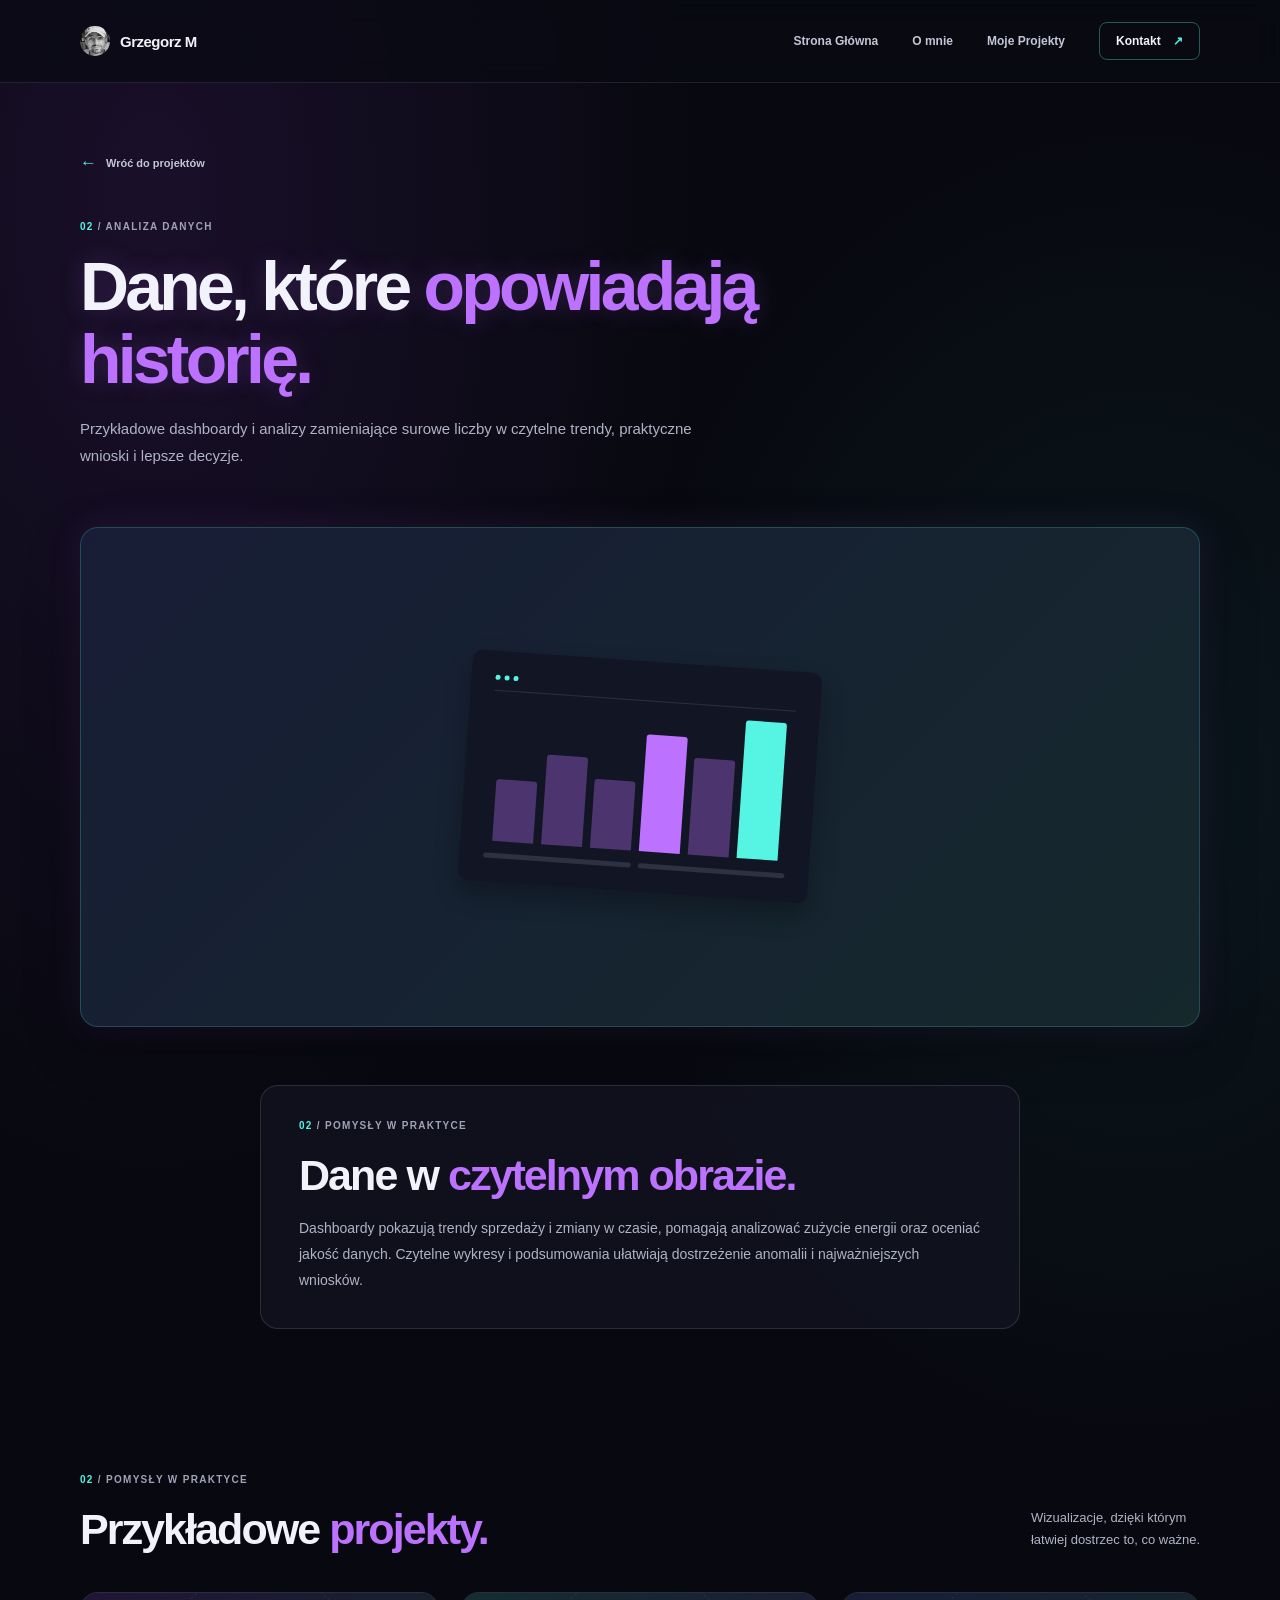
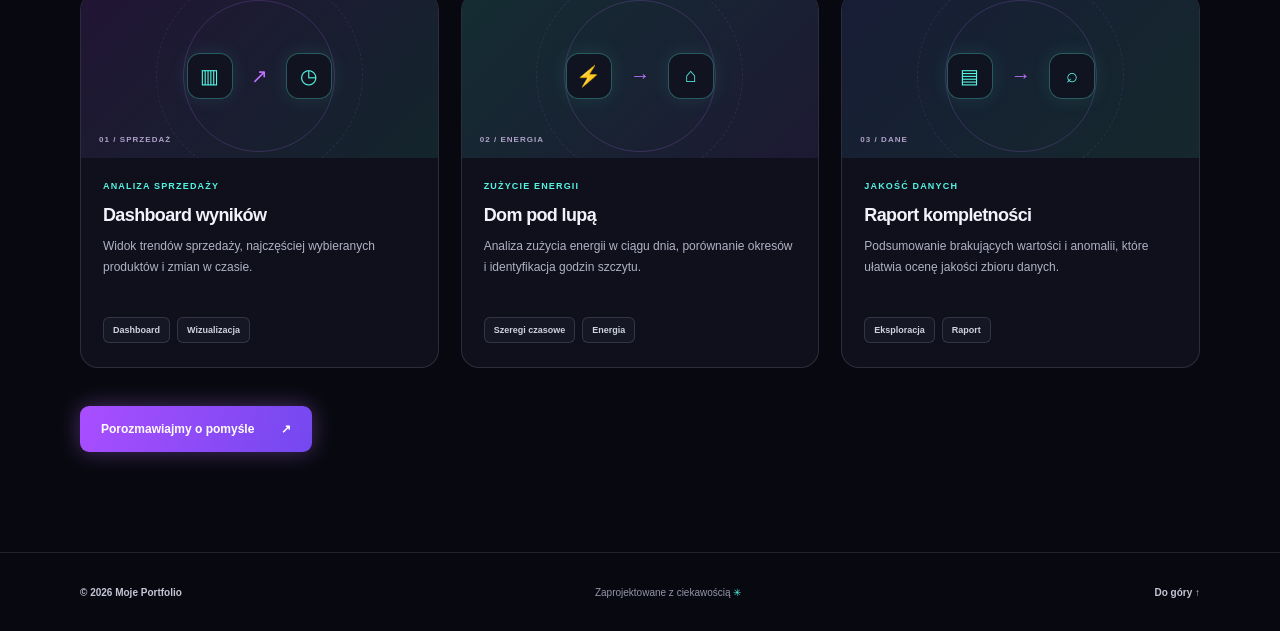
==== commit e85faa1d: "Przywrócić przykłady projektów i dodać kolaż ikon Co-authored-by: Copilot <223556219+Copilot@users.n" ====
--- a/analiza-danych.html
+++ b/analiza-danych.html
@@ -52,6 +52,30 @@
         </div>
       </div>
     </section>
+
+    <section class="sample-projects section">
+      <div class="container">
+        <div class="section-heading">
+          <div><p class="section-label"><span>02</span> / POMYSŁY W PRAKTYCE</p><h2>Przykładowe <span>projekty.</span></h2></div>
+          <p>Wizualizacje, dzięki którym<br>łatwiej dostrzec to, co ważne.</p>
+        </div>
+        <div class="sample-grid">
+          <article class="sample-card">
+            <div class="sample-art sample-art-purple" aria-hidden="true"><span>▥</span><i>↗</i><span>◷</span><small>01 / SPRZEDAŻ</small></div>
+            <div class="sample-content"><p class="card-category">ANALIZA SPRZEDAŻY</p><h3>Dashboard wyników</h3><p>Widok trendów sprzedaży, najczęściej wybieranych produktów i zmian w czasie.</p><div class="tags"><span>Dashboard</span><span>Wizualizacja</span></div></div>
+          </article>
+          <article class="sample-card">
+            <div class="sample-art sample-art-cyan" aria-hidden="true"><span>⚡</span><i>→</i><span>⌂</span><small>02 / ENERGIA</small></div>
+            <div class="sample-content"><p class="card-category">ZUŻYCIE ENERGII</p><h3>Dom pod lupą</h3><p>Analiza zużycia energii w ciągu dnia, porównanie okresów i identyfikacja godzin szczytu.</p><div class="tags"><span>Szeregi czasowe</span><span>Energia</span></div></div>
+          </article>
+          <article class="sample-card">
+            <div class="sample-art sample-art-mix" aria-hidden="true"><span>▤</span><i>→</i><span>⌕</span><small>03 / DANE</small></div>
+            <div class="sample-content"><p class="card-category">JAKOŚĆ DANYCH</p><h3>Raport kompletności</h3><p>Podsumowanie brakujących wartości i anomalii, które ułatwia ocenę jakości zbioru danych.</p><div class="tags"><span>Eksploracja</span><span>Raport</span></div></div>
+          </article>
+        </div>
+        <a class="button button-primary detail-cta" href="index.html#kontakt">Porozmawiajmy o pomyśle <span aria-hidden="true">↗</span></a>
+      </div>
+    </section>
   </main>
 
   <footer class="footer"><div class="container footer-inner"><span>© 2026 Moje Portfolio</span><span>Zaprojektowane z ciekawością <span class="footer-star">✳</span></span><a href="#start">Do góry ↑</a></div></footer>
--- a/style.css
+++ b/style.css
@@ -51,6 +51,7 @@
 .visual-orbit { position: absolute; border: 1px solid #dce6f6; border-radius: 50%; }
 .orbit-one { width: 385px; height: 385px; }
 .orbit-two { width: 460px; height: 460px; border-style: dashed; opacity: .7; }
+.hero-photo { position: relative; z-index: 1; display: block; width: min(390px, 78%); aspect-ratio: 4 / 5; object-fit: cover; border: 1px solid rgba(85, 244, 227, .28); border-radius: 22px; box-shadow: 0 25px 70px rgba(0, 0, 0, .4), 0 0 40px rgba(189, 114, 255, .18); transform: rotate(2deg); }
 .visual-window { position: relative; z-index: 1; width: min(365px, 90%); border: 1px solid #e4ebf6; border-radius: 15px; overflow: hidden; background: white; box-shadow: 0 25px 70px rgba(66, 104, 164, .14); transform: rotate(-3deg); }
 .window-top { height: 42px; display: flex; align-items: center; gap: 5px; padding: 0 16px; border-bottom: 1px solid #edf1f7; }
 .window-top > span { width: 6px; height: 6px; border-radius: 50%; background: #ccd9ed; }
@@ -76,6 +77,20 @@
 .section-label { color: #98a4b5; margin-bottom: 20px; }
 .section-label span { color: var(--blue); }
 h2 { margin-bottom: 0; font-size: clamp(32px, 3.5vw, 43px); letter-spacing: -.045em; line-height: 1.15; }
+.about-collage { position: relative; width: min(100%, 440px); height: 220px; margin-top: 27px; }
+.collage-icon { position: absolute; width: clamp(44px, 13vw, 64px); height: auto; filter: drop-shadow(0 8px 12px rgba(0, 0, 0, .32)); transition: transform .2s; }
+.collage-icon:hover { z-index: 1; transform: scale(1.12) rotate(0deg); }
+.icon-01 { top: 8px; left: 4%; transform: rotate(-9deg); }
+.icon-02 { top: 3px; left: 27%; transform: rotate(7deg); }
+.icon-03 { top: 26px; left: 52%; transform: rotate(-5deg); }
+.icon-04 { top: 4px; left: 78%; transform: rotate(9deg); }
+.icon-05 { top: 78px; left: 13%; transform: rotate(5deg); }
+.icon-06 { top: 68px; left: 39%; transform: rotate(-8deg); }
+.icon-07 { top: 88px; left: 67%; transform: rotate(10deg); }
+.icon-08 { top: 148px; left: 1%; transform: rotate(-6deg); }
+.icon-09 { top: 140px; left: 31%; transform: rotate(7deg); }
+.icon-10 { top: 149px; left: 57%; transform: rotate(-9deg); }
+.icon-11 { top: 139px; left: 83%; transform: rotate(6deg); }
 .about-copy p { margin-bottom: 24px; color: var(--muted); font-size: 15px; line-height: 1.9; }
 .tags { display: flex; flex-wrap: wrap; gap: 8px; }
 .tags span { padding: 8px 11px; border: 1px solid #e8edf5; border-radius: 6px; background: #fafcff; color: #64748b; font-size: 10px; font-weight: 700; }
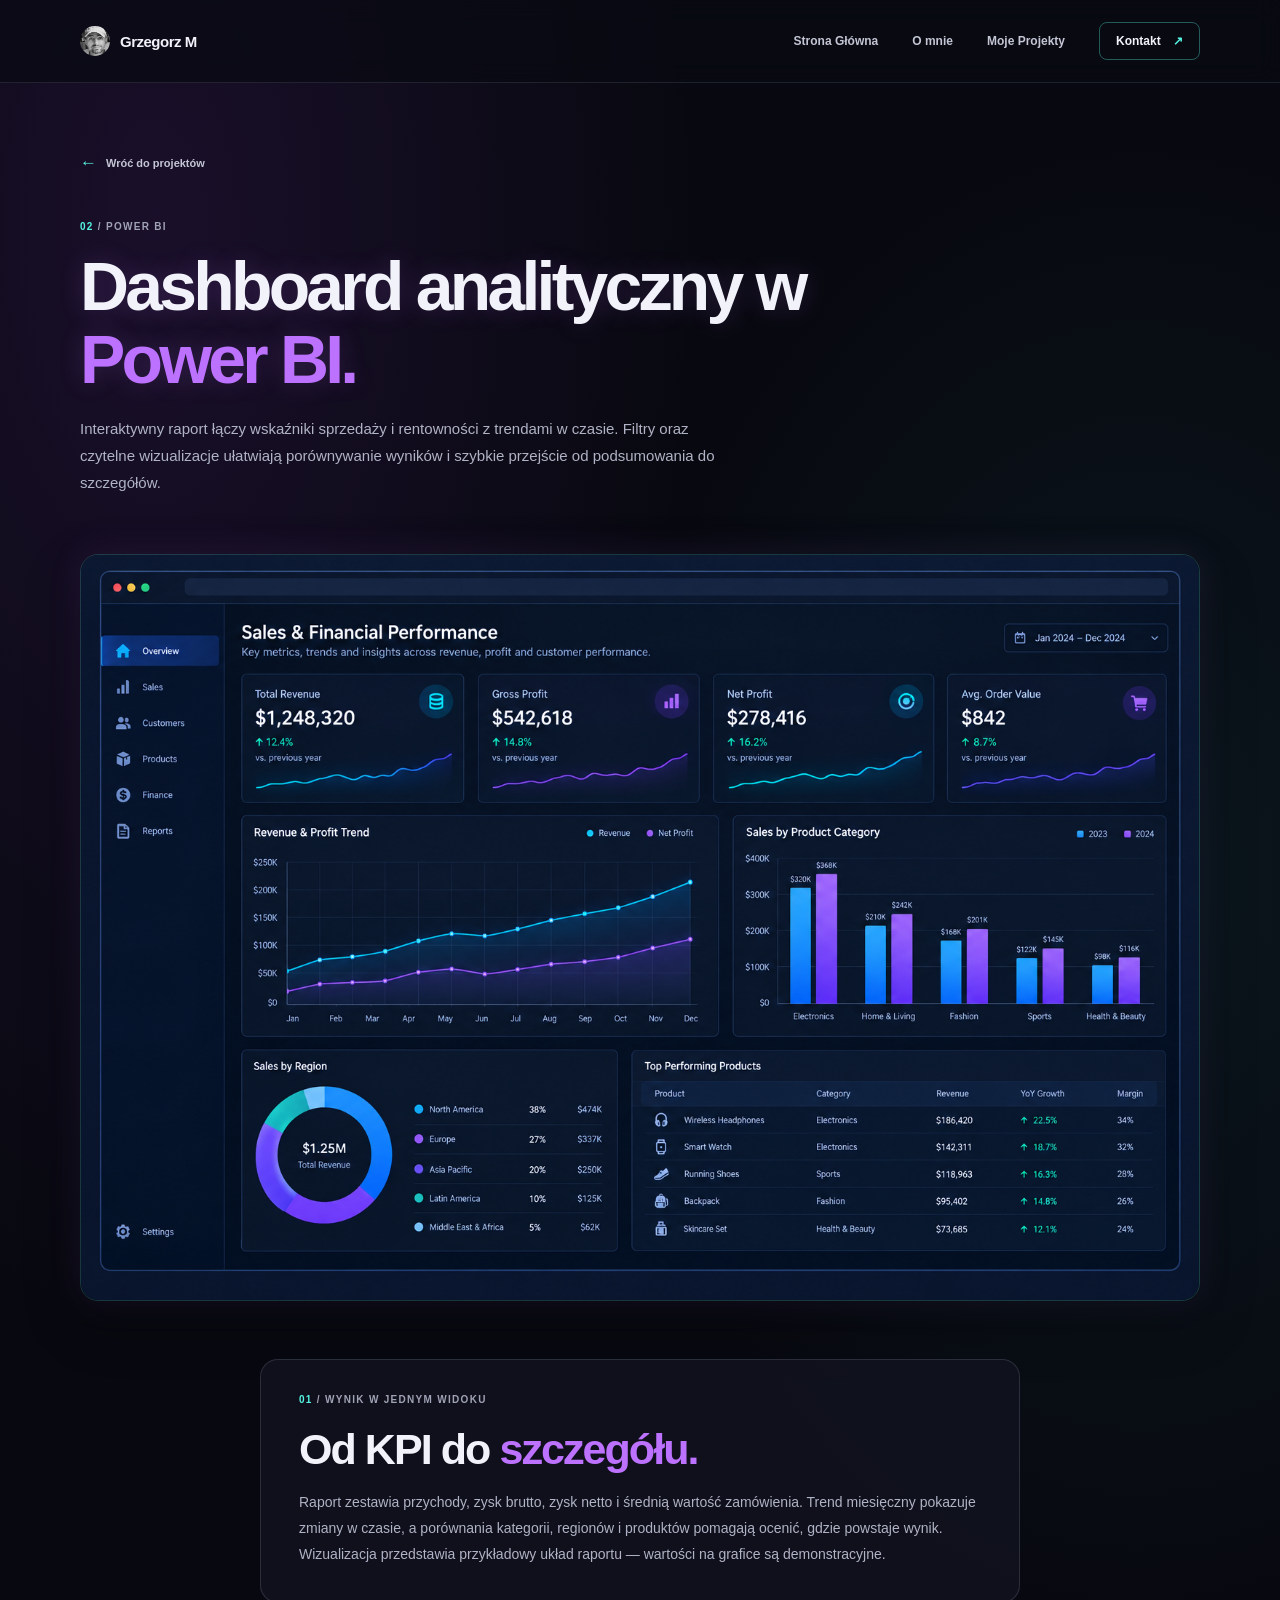
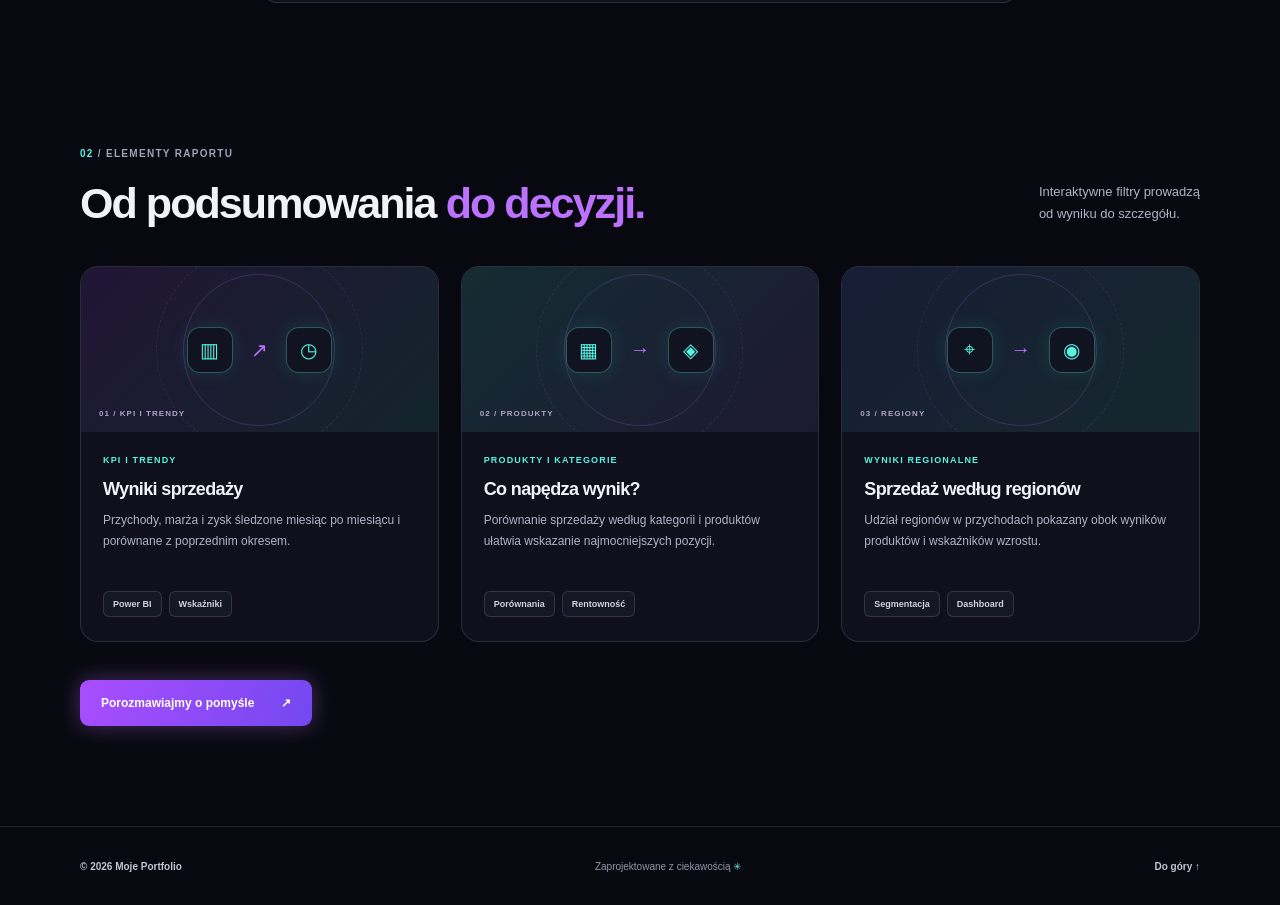
==== commit 645ec293: "Refresh Power BI dashboard project page Co-authored-by: Copilot <223556219+Copilot@users.noreply.git" ====
--- a/analiza-danych.html
+++ b/analiza-danych.html
@@ -3,9 +3,9 @@
 <head>
   <meta charset="UTF-8">
   <meta name="viewport" content="width=device-width, initial-scale=1.0">
-  <meta name="description" content="Przykładowe projekty analizy danych i interaktywnych dashboardów.">
+  <meta name="description" content="Dashboard analityczny w Power BI: KPI sprzedaży i rentowności, trendy miesięczne, produkty i wyniki regionalne.">
   <meta name="theme-color" content="#080910">
-  <title>Analiza danych — Moje Portfolio</title>
+  <title>Dashboard analityczny w Power BI — Moje Portfolio</title>
   <link rel="stylesheet" href="style.css">
   <script src="script.js" defer></script>
 </head>
@@ -29,26 +29,24 @@
     <section class="detail-hero section" id="start">
       <div class="container">
         <a class="back-link" href="index.html#projekty"><span aria-hidden="true">←</span> Wróć do projektów</a>
-        <p class="section-label"><span>02</span> / ANALIZA DANYCH</p>
-        <h1>Dane, które <span>opowiadają historię.</span></h1>
-        <p class="detail-intro">Przykładowe dashboardy i analizy zamieniające surowe liczby w czytelne trendy, praktyczne wnioski i lepsze decyzje.</p>
+        <p class="section-label"><span>02</span> / POWER BI</p>
+        <h1>Dashboard analityczny w <span>Power BI.</span></h1>
+        <p class="detail-intro">Interaktywny raport łączy wskaźniki sprzedaży i rentowności z trendami w czasie. Filtry oraz czytelne wizualizacje ułatwiają porównywanie wyników i szybkie przejście od podsumowania do szczegółów.</p>
       </div>
     </section>
 
-    <section class="finance-visual section" aria-label="Wizualizacja dashboardu analitycznego">
+    <section class="finance-visual section" aria-label="Wizualizacja dashboardu analitycznego w Power BI">
       <div class="container">
-        <div class="detail-dashboard art-dashboard" aria-hidden="true">
-          <div class="mini-dashboard"><div class="mini-header"><span></span><span></span><span></span></div><div class="mini-chart"><i></i><i></i><i></i><i></i><i></i><i></i></div><div class="mini-lines"><span></span><span></span></div></div>
-        </div>
+        <img class="dashboard-preview" src="power-bi-dashboard.png" alt="Przykładowy dashboard analityczny: karty KPI, miesięczny trend przychodów i zysku, sprzedaż według kategorii i regionów oraz tabela produktów">
       </div>
     </section>
 
     <section class="finance-summary section">
       <div class="container">
         <div>
-          <p class="section-label"><span>02</span> / POMYSŁY W PRAKTYCE</p>
-          <h2>Dane w <span>czytelnym obrazie.</span></h2>
-          <p>Dashboardy pokazują trendy sprzedaży i zmiany w czasie, pomagają analizować zużycie energii oraz oceniać jakość danych. Czytelne wykresy i podsumowania ułatwiają dostrzeżenie anomalii i najważniejszych wniosków.</p>
+          <p class="section-label"><span>01</span> / WYNIK W JEDNYM WIDOKU</p>
+          <h2>Od KPI do <span>szczegółu.</span></h2>
+          <p>Raport zestawia przychody, zysk brutto, zysk netto i średnią wartość zamówienia. Trend miesięczny pokazuje zmiany w czasie, a porównania kategorii, regionów i produktów pomagają ocenić, gdzie powstaje wynik. Wizualizacja przedstawia przykładowy układ raportu — wartości na grafice są demonstracyjne.</p>
         </div>
       </div>
     </section>
@@ -56,21 +54,21 @@
     <section class="sample-projects section">
       <div class="container">
         <div class="section-heading">
-          <div><p class="section-label"><span>02</span> / POMYSŁY W PRAKTYCE</p><h2>Przykładowe <span>projekty.</span></h2></div>
-          <p>Wizualizacje, dzięki którym<br>łatwiej dostrzec to, co ważne.</p>
+          <div><p class="section-label"><span>02</span> / ELEMENTY RAPORTU</p><h2>Od podsumowania <span>do decyzji.</span></h2></div>
+          <p>Interaktywne filtry prowadzą<br>od wyniku do szczegółu.</p>
         </div>
         <div class="sample-grid">
           <article class="sample-card">
-            <div class="sample-art sample-art-purple" aria-hidden="true"><span>▥</span><i>↗</i><span>◷</span><small>01 / SPRZEDAŻ</small></div>
-            <div class="sample-content"><p class="card-category">ANALIZA SPRZEDAŻY</p><h3>Dashboard wyników</h3><p>Widok trendów sprzedaży, najczęściej wybieranych produktów i zmian w czasie.</p><div class="tags"><span>Dashboard</span><span>Wizualizacja</span></div></div>
+            <div class="sample-art sample-art-purple" aria-hidden="true"><span>▥</span><i>↗</i><span>◷</span><small>01 / KPI I TRENDY</small></div>
+            <div class="sample-content"><p class="card-category">KPI I TRENDY</p><h3>Wyniki sprzedaży</h3><p>Przychody, marża i zysk śledzone miesiąc po miesiącu i porównane z poprzednim okresem.</p><div class="tags"><span>Power BI</span><span>Wskaźniki</span></div></div>
           </article>
           <article class="sample-card">
-            <div class="sample-art sample-art-cyan" aria-hidden="true"><span>⚡</span><i>→</i><span>⌂</span><small>02 / ENERGIA</small></div>
-            <div class="sample-content"><p class="card-category">ZUŻYCIE ENERGII</p><h3>Dom pod lupą</h3><p>Analiza zużycia energii w ciągu dnia, porównanie okresów i identyfikacja godzin szczytu.</p><div class="tags"><span>Szeregi czasowe</span><span>Energia</span></div></div>
+            <div class="sample-art sample-art-cyan" aria-hidden="true"><span>▦</span><i>→</i><span>◈</span><small>02 / PRODUKTY</small></div>
+            <div class="sample-content"><p class="card-category">PRODUKTY I KATEGORIE</p><h3>Co napędza wynik?</h3><p>Porównanie sprzedaży według kategorii i produktów ułatwia wskazanie najmocniejszych pozycji.</p><div class="tags"><span>Porównania</span><span>Rentowność</span></div></div>
           </article>
           <article class="sample-card">
-            <div class="sample-art sample-art-mix" aria-hidden="true"><span>▤</span><i>→</i><span>⌕</span><small>03 / DANE</small></div>
-            <div class="sample-content"><p class="card-category">JAKOŚĆ DANYCH</p><h3>Raport kompletności</h3><p>Podsumowanie brakujących wartości i anomalii, które ułatwia ocenę jakości zbioru danych.</p><div class="tags"><span>Eksploracja</span><span>Raport</span></div></div>
+            <div class="sample-art sample-art-mix" aria-hidden="true"><span>⌖</span><i>→</i><span>◉</span><small>03 / REGIONY</small></div>
+            <div class="sample-content"><p class="card-category">WYNIKI REGIONALNE</p><h3>Sprzedaż według regionów</h3><p>Udział regionów w przychodach pokazany obok wyników produktów i wskaźników wzrostu.</p><div class="tags"><span>Segmentacja</span><span>Dashboard</span></div></div>
           </article>
         </div>
         <a class="button button-primary detail-cta" href="index.html#kontakt">Porozmawiajmy o pomyśle <span aria-hidden="true">↗</span></a>
--- a/style.css
+++ b/style.css
@@ -111,7 +111,6 @@
 .project-card:hover { transform: translateY(-4px); box-shadow: 0 15px 40px rgba(39, 67, 110, .08); }
 .card-art { aspect-ratio: 3 / 2; position: relative; display: grid; place-items: center; overflow: hidden; }
 .art-automation { background: #e8f0ff; }
-.art-dashboard { background: #edf2fb; }
 .art-zigbee { background: #e8f3f5; }
 .art-finance { background: #15252f; }
 .art-finance img, .project-art img { width: 100%; height: 100%; object-fit: contain; }
@@ -121,13 +120,6 @@
 .automation-flow span { display: grid; place-items: center; width: 48px; height: 48px; border: 1px solid #d9e7fc; border-radius: 13px; background: white; color: var(--blue); font-size: 20px; box-shadow: 0 8px 20px #cbdcf5; }
 .automation-flow span:nth-of-type(2) { width: 58px; height: 58px; background: var(--blue); color: white; }
 .automation-flow i { width: 27px; border-top: 1px dashed #91b2ec; }
-.mini-dashboard { width: 175px; padding: 12px; border-radius: 10px; background: white; box-shadow: 0 12px 25px #d5e0f0; transform: rotate(4deg); }
-.mini-header { display: flex; gap: 4px; border-bottom: 1px solid #eef2f8; padding-bottom: 10px; }
-.mini-header span { width: 5px; height: 5px; border-radius: 50%; background: #a7c3f4; }
-.mini-chart { display: flex; align-items: end; gap: 8px; height: 65px; padding: 12px 8px 0; }
-.mini-chart i { flex: 1; height: 45%; border-radius: 3px 3px 0 0; background: #d5e5ff; }
-.mini-chart i:nth-child(2) { height: 65%; }.mini-chart i:nth-child(3) { height: 50%; }.mini-chart i:nth-child(4) { height: 85%; background: #719df3; }.mini-chart i:nth-child(5) { height: 70%; }.mini-chart i:nth-child(6) { height: 100%; background: #3974eb; }
-.mini-lines { display: flex; gap: 7px; padding-top: 12px; }.mini-lines span { height: 5px; width: 50%; border-radius: 4px; background: #edf2fa; }
 .zigbee-rings { position: relative; display: grid; place-items: center; width: 135px; height: 135px; border: 1px solid #c8dfe7; border-radius: 50%; }
 .zigbee-rings::before { content: ""; position: absolute; width: 90px; height: 90px; border: 1px dashed #bdd6e0; border-radius: 50%; }
 .zigbee-center { z-index: 1; display: grid; place-items: center; width: 50px; height: 50px; border-radius: 15px; background: white; color: #3b8caa; font-size: 29px; box-shadow: 0 8px 20px #cfe2e7; }
@@ -197,7 +189,6 @@
 .project-card { border: 1px solid rgba(202, 205, 230, .15); border-radius: var(--radius); background: var(--glass); backdrop-filter: blur(12px); -webkit-backdrop-filter: blur(12px); transition: transform .2s, box-shadow .2s, border-color .2s; }
 .project-card:hover { transform: translateY(-4px); border-color: rgba(85, 244, 227, .48); box-shadow: 0 0 28px rgba(189, 114, 255, .19), 0 0 22px rgba(85, 244, 227, .13); }
 .art-automation { background: linear-gradient(135deg, #211535, #13252c); }
-.art-dashboard { background: linear-gradient(135deg, #171d36, #15282c); }
 .art-zigbee { background: linear-gradient(135deg, #142d32, #1d1933); }
 .project-art .art-index, .art-finance .art-index { padding: 6px 8px; border-radius: 5px; background: rgba(8, 9, 16, .8); color: #e5e3ef; }
 .art-grid { background-image: linear-gradient(rgba(189, 114, 255, .12) 1px, transparent 1px), linear-gradient(90deg, rgba(85, 244, 227, .1) 1px, transparent 1px); }
@@ -205,13 +196,6 @@
 .automation-flow span { border-color: rgba(189, 114, 255, .3); background: rgba(22, 23, 37, .9); color: var(--turquoise); box-shadow: 0 0 20px rgba(189, 114, 255, .14); }
 .automation-flow span:nth-of-type(2) { background: linear-gradient(135deg, #a94eff, #7448ef); color: white; }
 .automation-flow i { border-color: rgba(85, 244, 227, .65); }
-.mini-dashboard { background: rgba(19, 21, 34, .94); box-shadow: 0 12px 25px rgba(0, 0, 0, .28); }
-.mini-header { border-bottom-color: rgba(202, 205, 230, .14); }
-.mini-header span { background: var(--turquoise); }
-.mini-chart i { background: rgba(189, 114, 255, .34); }
-.mini-chart i:nth-child(4) { background: #bd72ff; }
-.mini-chart i:nth-child(6) { background: var(--turquoise); }
-.mini-lines span { background: rgba(202, 205, 230, .15); }
 .zigbee-rings { border-color: rgba(85, 244, 227, .45); box-shadow: 0 0 25px rgba(85, 244, 227, .08); }
 .zigbee-rings::before { border-color: rgba(189, 114, 255, .5); }
 .zigbee-center { background: #171926; color: var(--turquoise); box-shadow: 0 0 20px rgba(85, 244, 227, .18); }
@@ -270,15 +254,28 @@
 .detail-cta { margin-top: 38px; }
 .finance-visual { padding-block: 0 58px; }
 .finance-visual img { display: block; width: 100%; max-height: 500px; aspect-ratio: 3 / 2; object-fit: cover; border: 1px solid rgba(85, 244, 227, .2); border-radius: var(--radius); box-shadow: 0 20px 55px rgba(0, 0, 0, .28), 0 0 35px rgba(189, 114, 255, .1); }
-.detail-dashboard { display: grid; place-items: center; width: 100%; height: min(500px, 60vw); border: 1px solid rgba(85, 244, 227, .2); border-radius: var(--radius); box-shadow: 0 20px 55px rgba(0, 0, 0, .28), 0 0 35px rgba(189, 114, 255, .1); }
-.detail-dashboard .mini-dashboard { width: min(55%, 350px); padding: 24px; }
-.detail-dashboard .mini-chart { height: clamp(65px, 16vw, 150px); }
+.finance-visual .dashboard-preview { height: auto; max-height: none; aspect-ratio: auto; object-fit: contain; }
 .finance-summary { padding-block: 0 100px; }
 .finance-summary > div { max-width: 760px; padding: 34px 38px; border: 1px solid rgba(202, 205, 230, .15); border-radius: var(--radius); background: var(--glass); }
 .finance-summary h2 { margin-bottom: 16px; }
 .finance-summary p:last-child { margin-bottom: 0; color: var(--muted); font-size: 14px; line-height: 1.85; }
 .project-detail-visual { padding-block: 0 55px; }
 .project-detail-visual img { display: block; width: 100%; max-height: 520px; aspect-ratio: 3 / 2; object-fit: cover; border: 1px solid rgba(85, 244, 227, .2); border-radius: var(--radius); box-shadow: 0 20px 55px rgba(0, 0, 0, .28), 0 0 35px rgba(189, 114, 255, .1); }
+.nova-art img { object-fit: cover; object-position: center 12%; }
+.nova-summary > div { max-width: none; padding: 0; border: 0; background: transparent; }
+.nova-metrics { display: grid; grid-template-columns: repeat(3, minmax(0, 1fr)); gap: 16px; }
+.nova-metric { display: grid; gap: 9px; padding: 22px; border: 1px solid rgba(202, 205, 230, .15); border-radius: var(--radius); background: var(--glass); }
+.nova-metric span, .nova-metric small { color: var(--muted); font-size: 11px; line-height: 1.6; }
+.nova-metric strong { color: var(--turquoise); font-size: clamp(20px, 3vw, 30px); }
+.nova-disclaimer { margin: 20px 0 0; padding: 18px 22px; border-left: 3px solid var(--blue); background: rgba(189, 114, 255, .08); color: var(--muted); font-size: 12px; line-height: 1.8; }
+.nova-source { margin-top: 20px; }
+.nova-report-pages { padding-block: 35px 100px; }
+.nova-pages-grid { display: grid; grid-template-columns: repeat(3, minmax(0, 1fr)); align-items: start; gap: 20px; }
+.nova-page { overflow: hidden; margin: 0; border: 1px solid rgba(202, 205, 230, .15); border-radius: var(--radius); background: var(--glass); }
+.nova-page a { display: block; background: #f5f7fb; }
+.nova-page img { display: block; width: 100%; height: auto; }
+.nova-page figcaption { display: grid; gap: 8px; padding: 16px 18px 19px; color: var(--muted); font-size: 11px; line-height: 1.65; }
+.nova-page figcaption span { color: var(--turquoise); font-size: 9px; font-weight: 800; letter-spacing: .12em; }
 
 @media (max-width: 800px) {
   .navigation { padding-block: 15px; flex-wrap: wrap; }
@@ -290,6 +287,7 @@
   .project-grid { gap: 14px; }.project-grid .project-card { flex-basis: calc((100% - 14px) / 2); }.card-content { padding: 20px 17px; }
   .sample-grid { grid-template-columns: repeat(2, minmax(0, 1fr)); gap: 14px; }
   .sample-content { padding: 20px 17px; }
+  .nova-pages-grid { grid-template-columns: repeat(2, minmax(0, 1fr)); }
   .contact-box { grid-template-columns: 1fr; gap: 30px; }
 }
 @media (max-width: 600px) {
@@ -309,6 +307,9 @@
   .sample-projects { padding-block: 35px 70px; }.sample-grid { grid-template-columns: 1fr; gap: 18px; }
   .sample-art { height: 185px; }.sample-content { padding: 23px 22px 24px; }.sample-content > p:not(.card-category) { min-height: 0; }
   .finance-summary { padding-bottom: 70px; }.finance-summary > div { padding: 26px 22px; }
+  .nova-metrics { grid-template-columns: 1fr; gap: 12px; }.nova-metric { padding: 18px; }
+  .nova-pages-grid { grid-template-columns: 1fr; }
+  .nova-report-pages { padding-bottom: 70px; }
   .contact { padding-bottom: 60px; }.contact-box { align-items: start; padding: 36px 26px; }
   .footer-inner { flex-wrap: wrap; padding-block: 22px; }.footer-inner > span:nth-child(2) { display: none; }
 }
